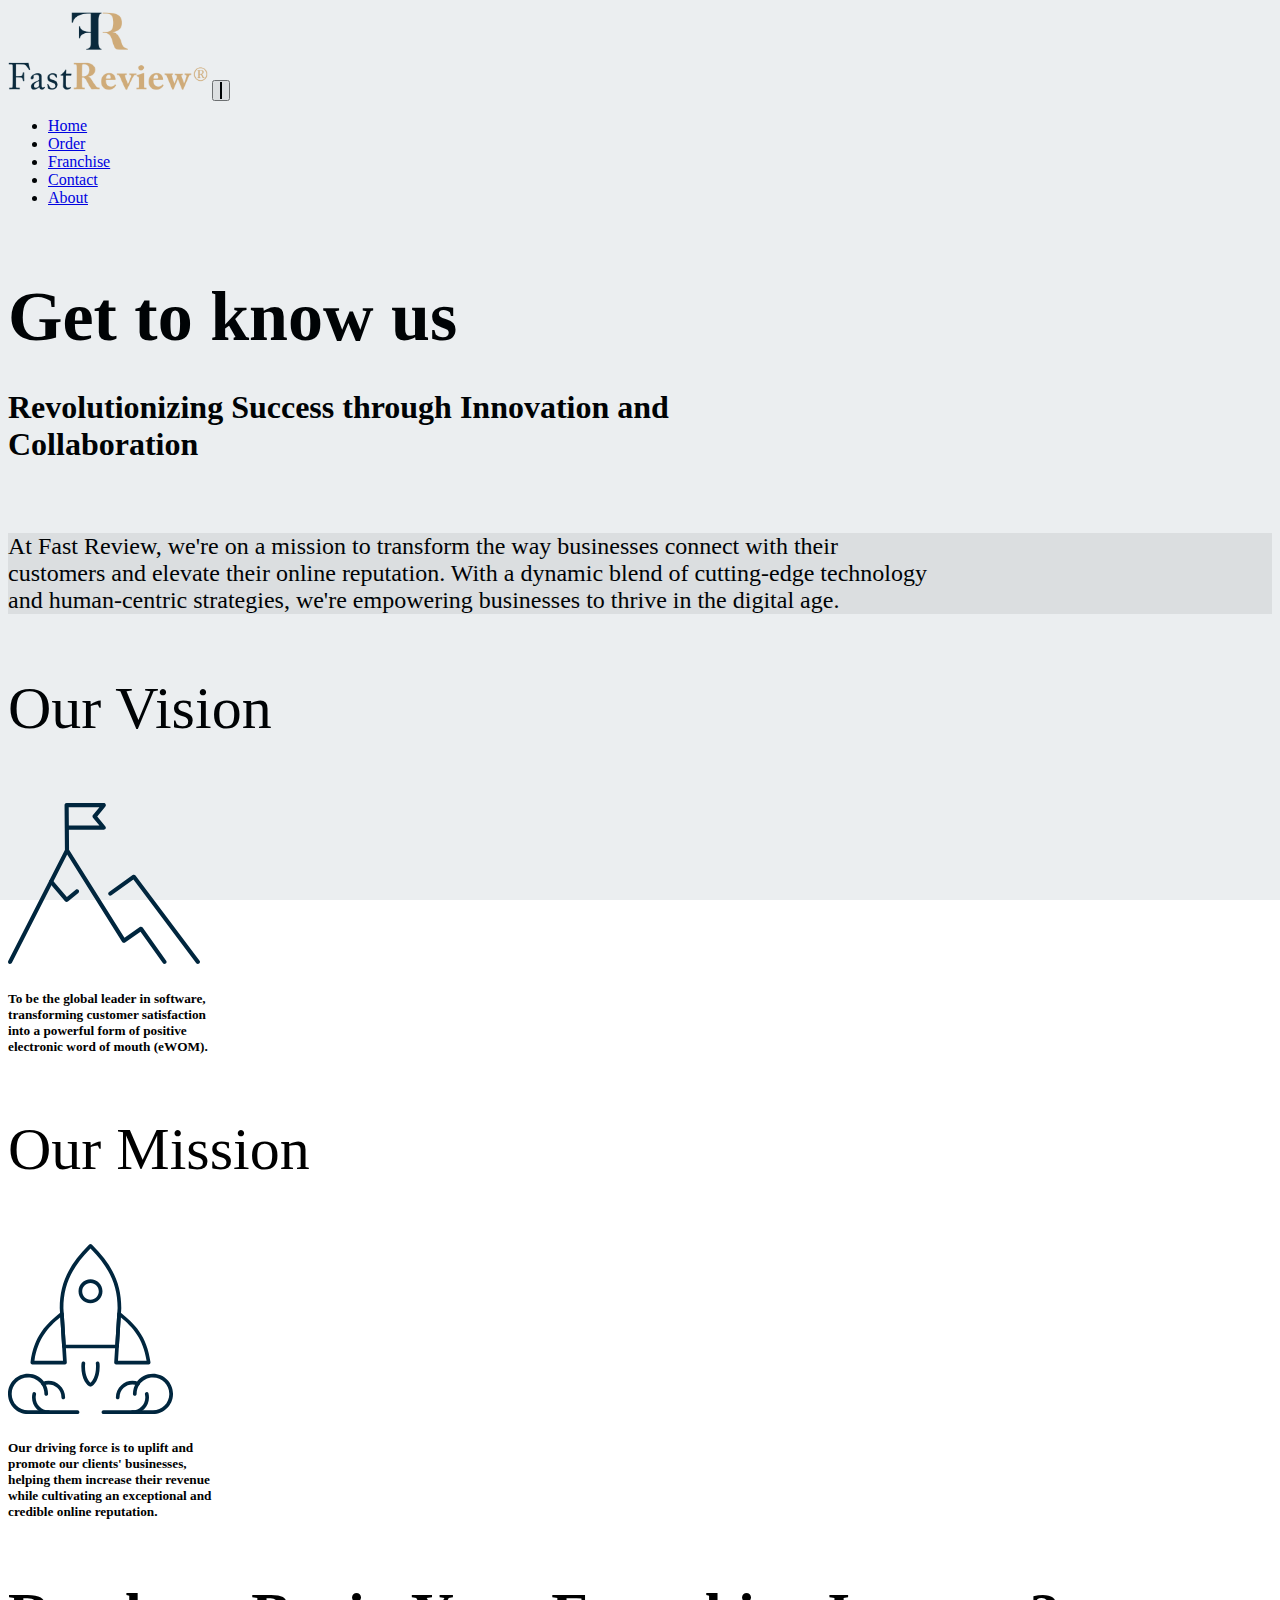
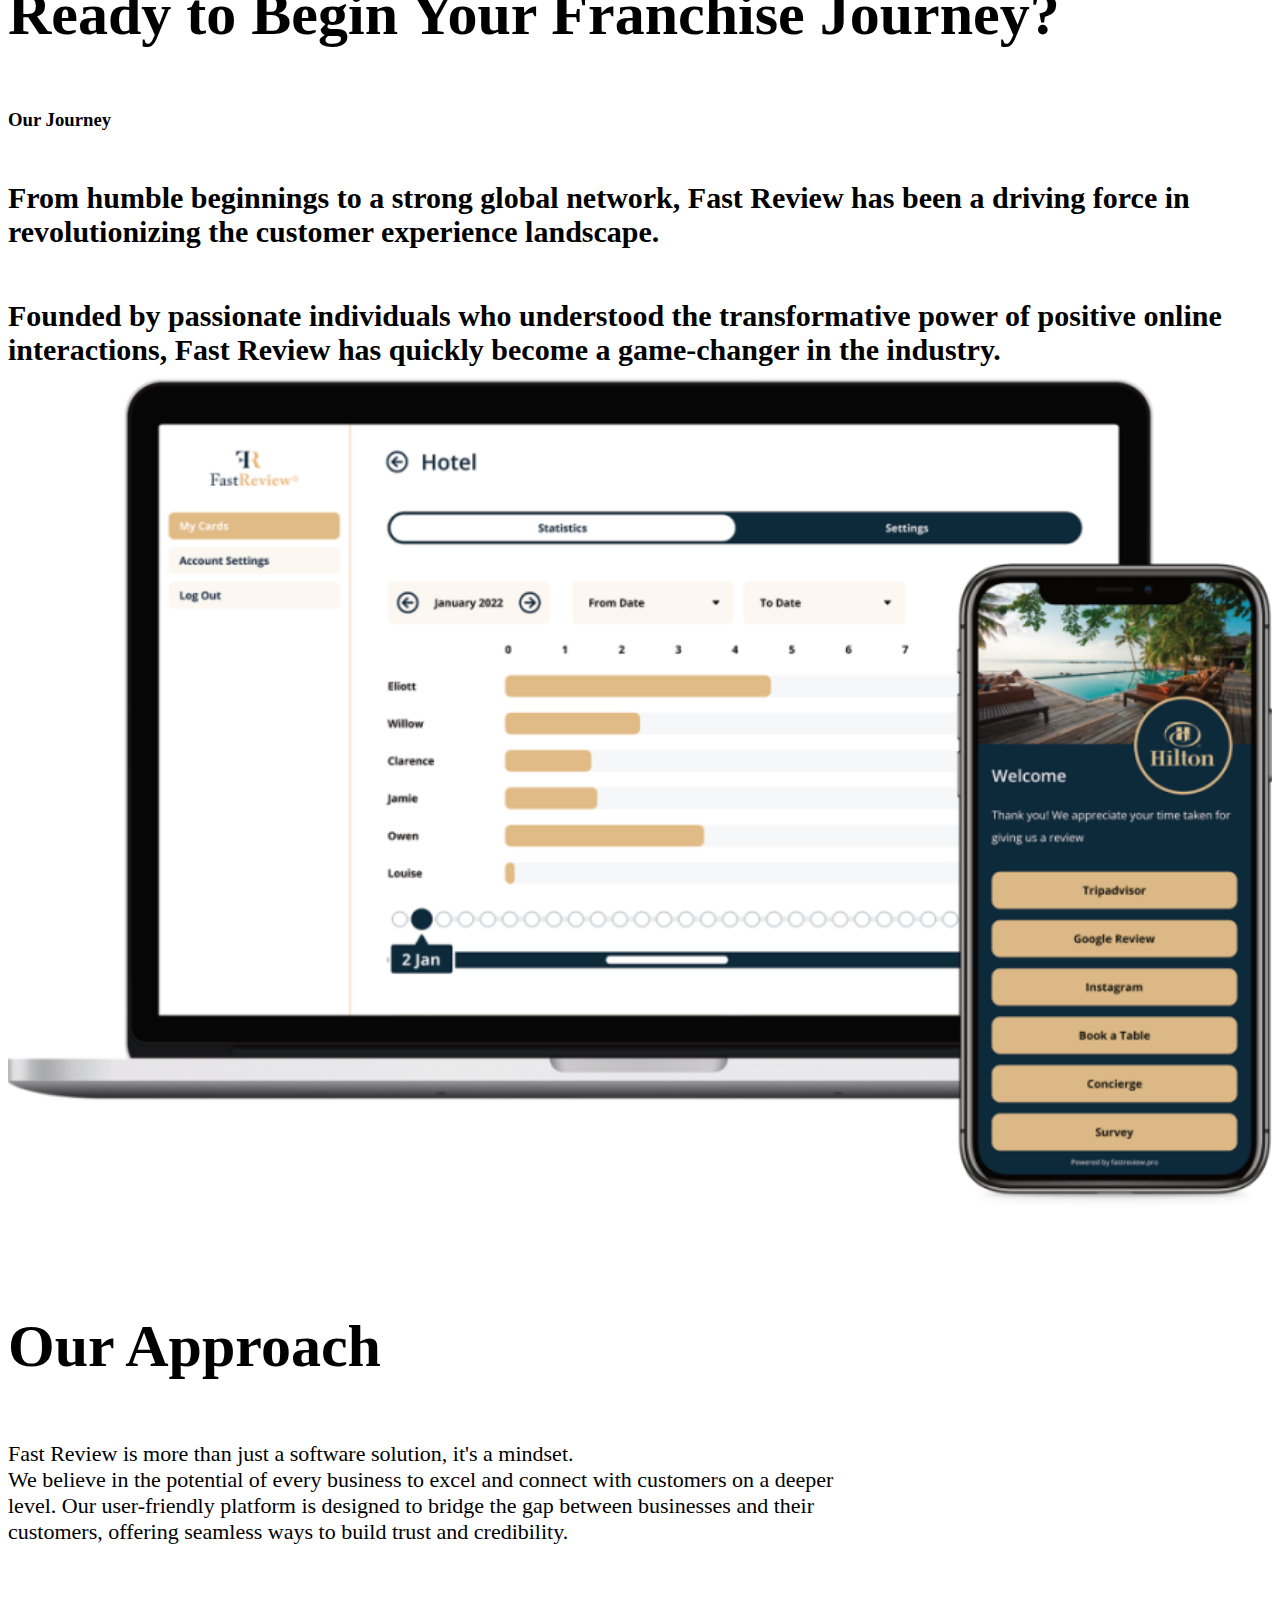
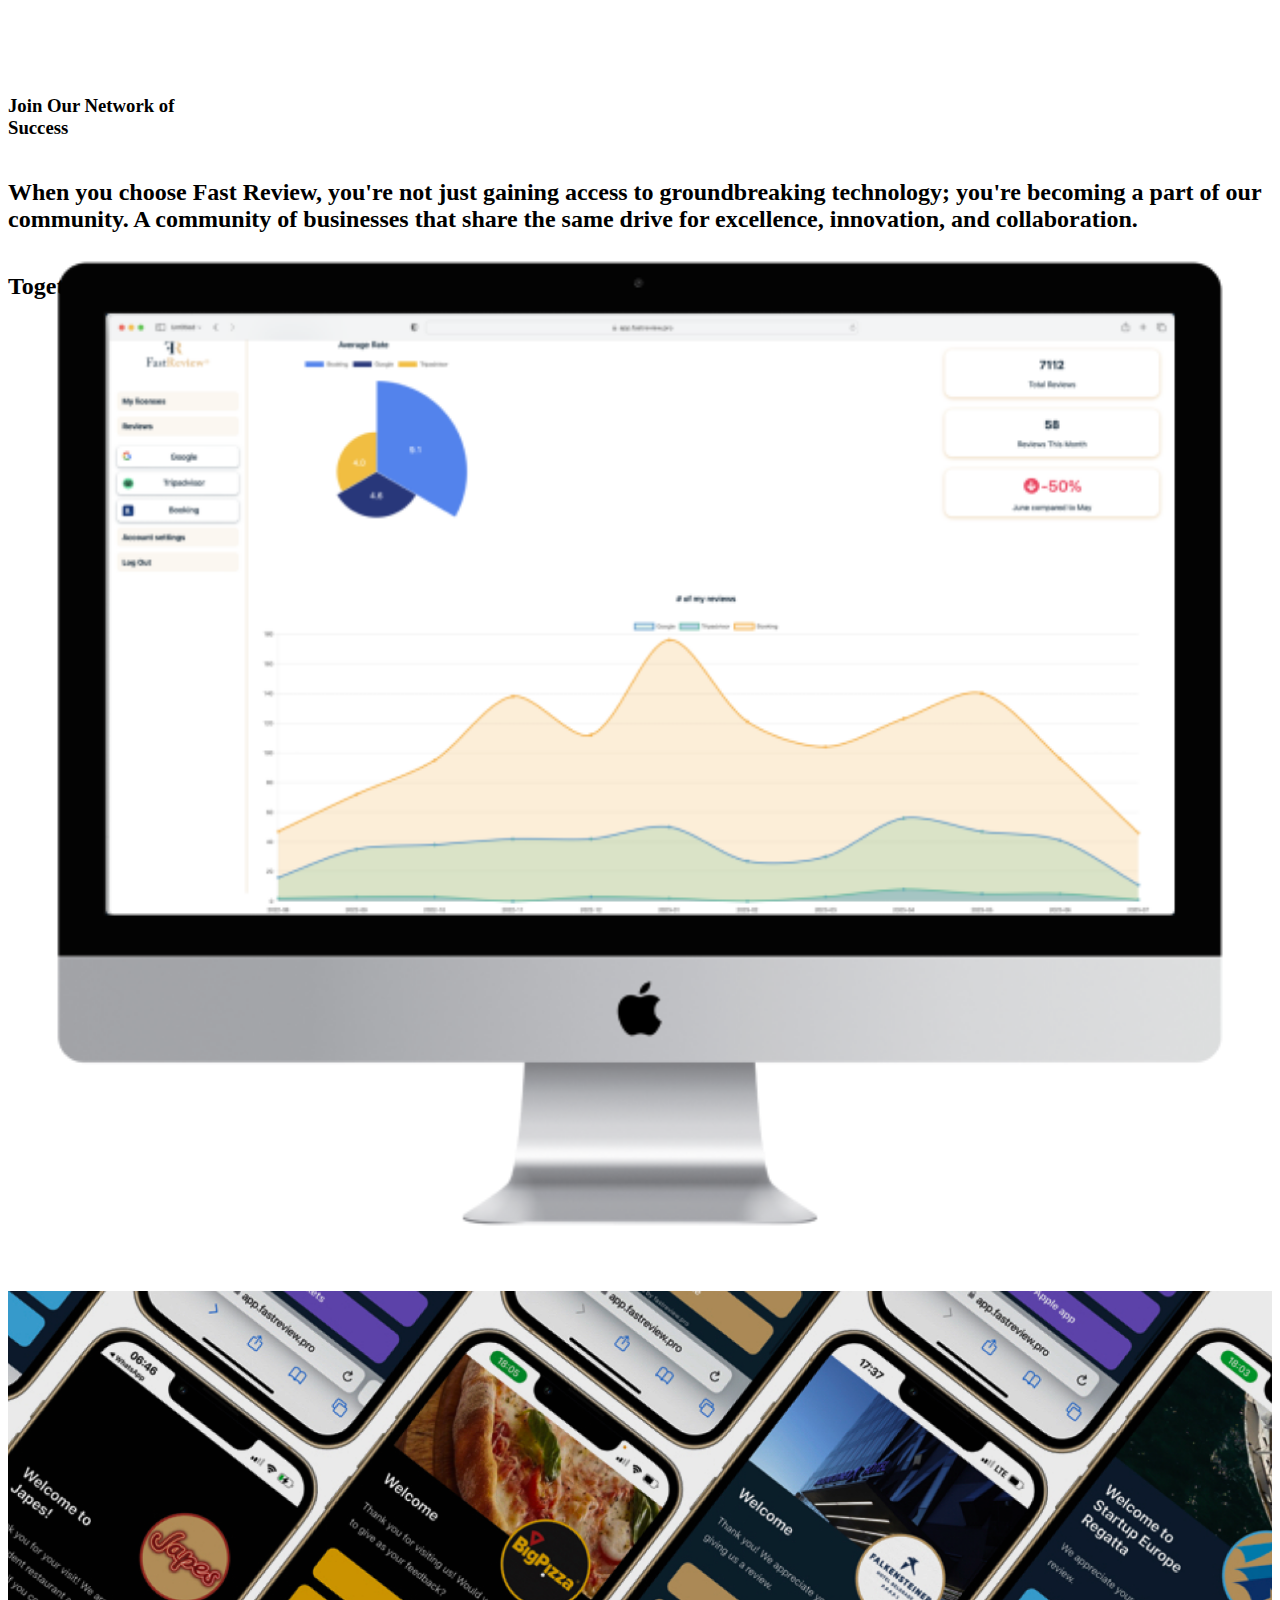
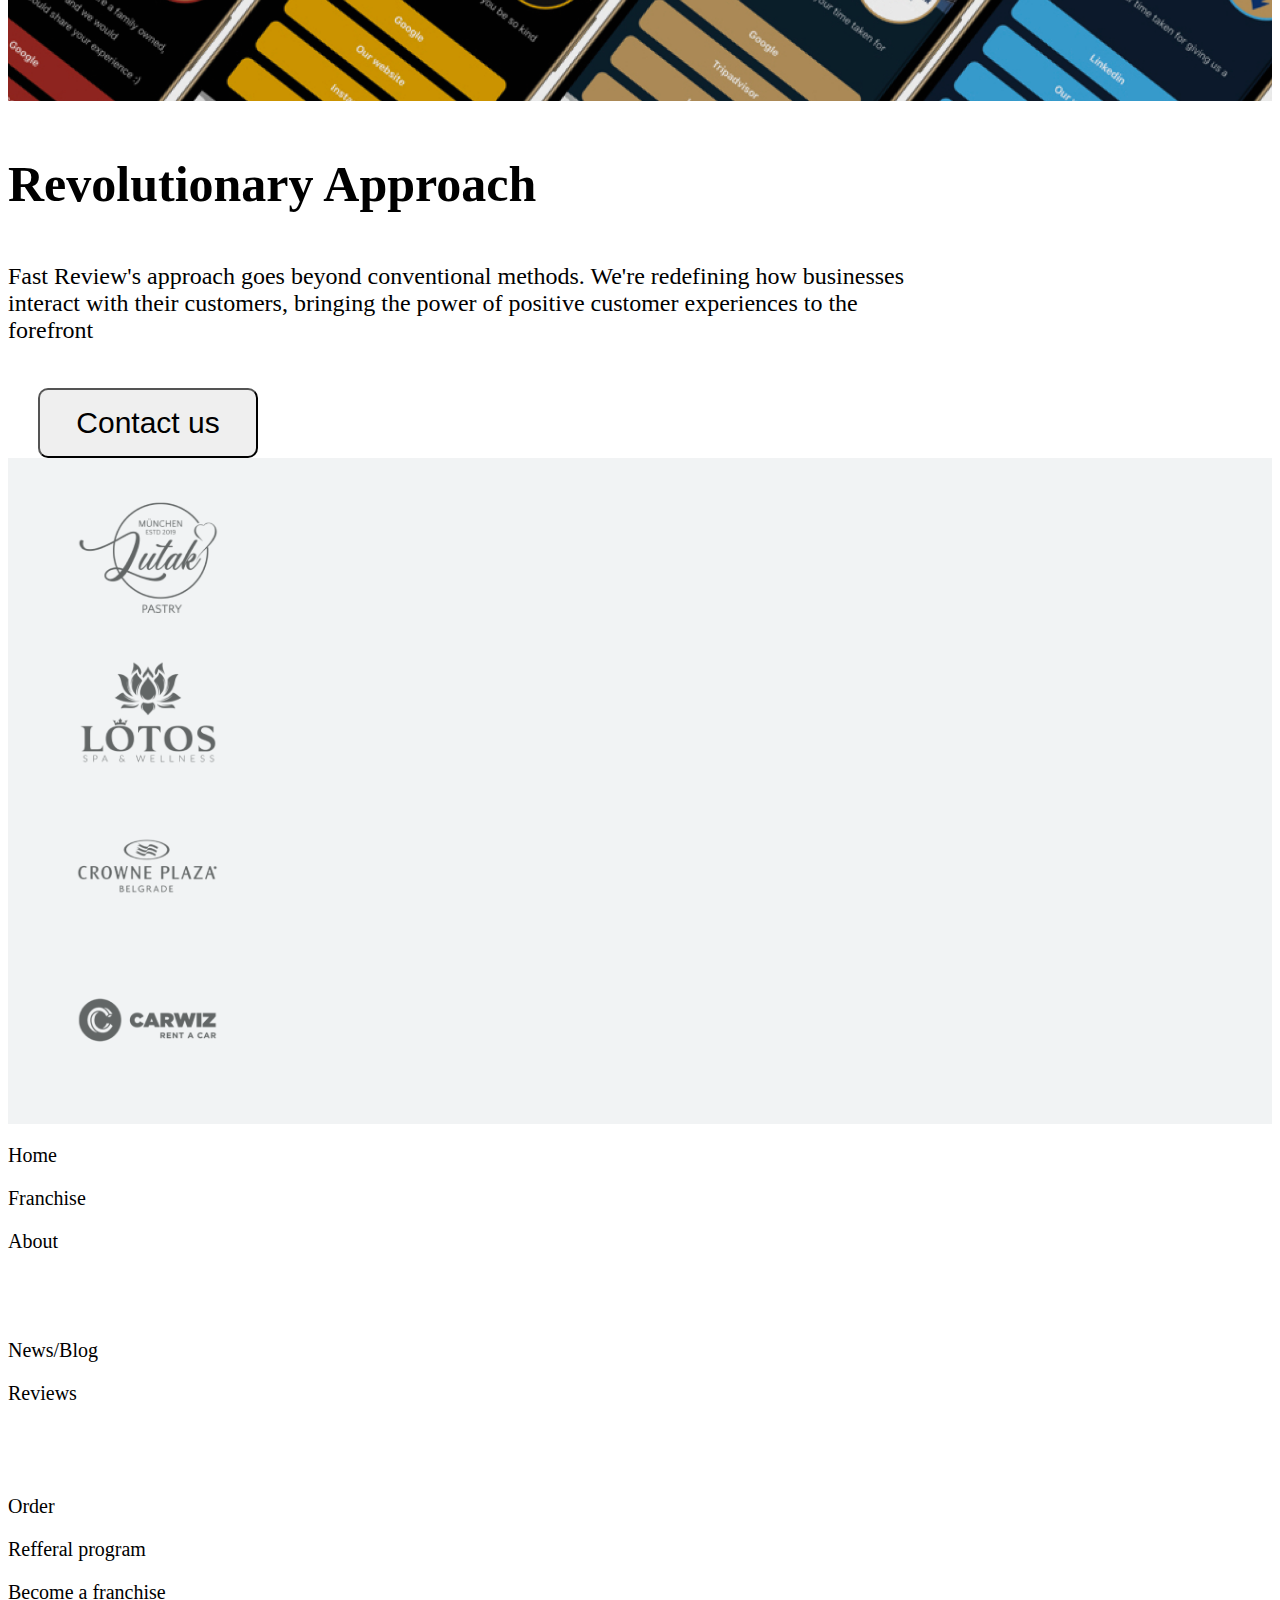
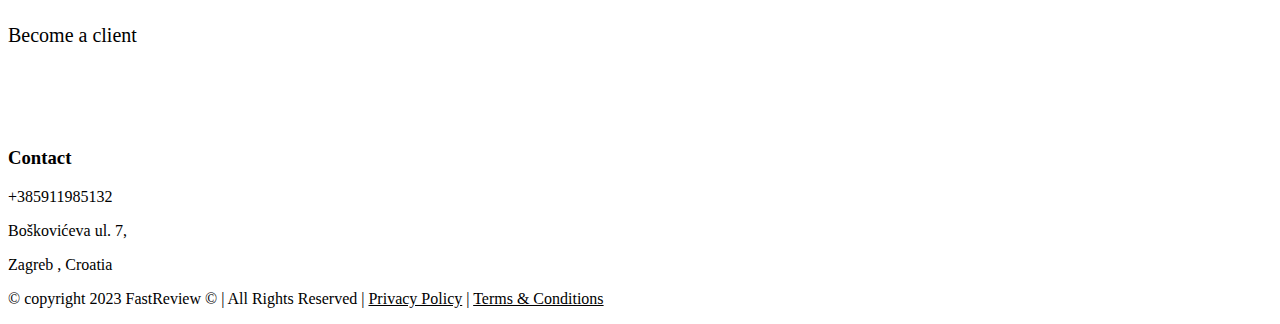
==== about.html @ 13946eeb "Add files via upload" ====
<!DOCTYPE html>
<html lang="en">

<head>
    <meta charset="UTF-8" />
    <meta http-equiv="X-UA-Compatible" content="IE=edge" />
    <meta name="viewport" content="width=device-width, initial-scale=1.0" />
    <!-- <link rel="icon" href="imgs/logo.png" type="image/logo-icon" /> -->
    <link rel="icon" href="imgs/raito-logo.jpg" type="image/logo-icon" />
    <title>FastReview | About</title>
    <!-- Google Fonts -->
    <link rel="preconnect" href="https://fonts.googleapis.com">
    <link rel="preconnect" href="https://fonts.gstatic.com" crossorigin>
    <link href="https://fonts.googleapis.com/css2?family=Basic&display=swap" rel="stylesheet">
    <!-- Google Fonts -->
    <!-- Font Awesome -->
    <link rel="stylesheet" href="css/all.min.css" />
    <link rel="stylesheet" href="css/bootstrap.min.css" />
    <link rel="stylesheet" href="css/normalize.css" />
    <link rel="stylesheet" href="css/main.css" />
    <!-- Font Awesome -->
</head>


<style>
    /* Slider */
    @keyframes logoSlider {
        from {
            transform: translate(-30%);
        }

        to {
            transform: translate(100%);
        }
    }

    .logo-slider {
        display: inline-block;
        animation: logoSlider 25s infinite linear;
    }

    .logo-slider img {
        margin: 0 40px;
    }

    .slider {
        white-space: nowrap;
        overflow: hidden;
        padding: 80px 0;
        position: relative;
    }

    .slider::before,
    .slider::after {
        position: absolute;
        top: 0;
        width: 150px;
        height: 100%;
        content: "";
        z-index: 2;
    }
</style>

<body>
    <!-- Start NavBar -->
    <nav class="navbar navbar-expand-lg bg-body-tertiary fixed-top navbar-light bg-light">
        <div class="container">
            <img src="./imgs/fast-review-logo-1.png" style="width: 200px;" alt="">
            <button class="navbar-toggler" type="button" data-bs-toggle="collapse"
                data-bs-target="#navbarSupportedContent" aria-controls="navbarSupportedContent" aria-expanded="false"
                aria-label="Toggle navigation">
                <span class="navbar-toggler-icon" style="border: 1px solid #000;"></span>
            </button>
            <div class="collapse navbar-collapse" id="navbarSupportedContent">
                <ul class="navbar-nav ms-auto mb-2 mb-lg-0 gap-5">
                    <li class="nav-item">
                        <a class="nav-link active" aria-current="page" href="index.html">Home</a>
                    </li>
                    <li class="nav-item">
                        <a class="nav-link" href="order-2.html">Order</a>
                    </li>
                    <li class="nav-item">
                        <a class="nav-link" href="franchise.html">Franchise</a>
                    </li>
                    <li class="nav-item">
                        <a class="nav-link" href="contact.html">Contact</a>
                    </li>
                    <li class="nav-item">
                        <a class="nav-link" href="about.html">About</a>
                    </li>
                </ul>
            </div>
        </div>
    </nav>
    <!-- End NavBar -->

    <!-- Start Video -->
    <div class="video position-relative">
        <div class="container-fluid ">
            <div class="row">
                <div class="video-img position-relative" >
                    <h3 class="text-center mb-4" style="font-size: 70px;
                    ">Get to know us<br>
                        <P style="font-size: 32px;">Revolutionizing Success through Innovation and <br>Collaboration</P>
                        <i class="fa-solid fa-arrow-down mt-5" style="width: 50px;"></i>
                    </h3>
                </div>
                <div class="layout" style="position: absolute;
                                background: #00263e27;
                                opacity: .5;                              
                                top: 0;
                                left: 0;
                                width: 100%;
                                height: 100%;">
                </div>
            </div>
        </div>
    </div>
    <!-- End Video -->


    <!-- Start Awards -->
    <div class="container-fluid p-5" style="background-color: #EEE;">
        <div class="row text-center">
            <p style="font-size: 24px;font-weight: 500;">At Fast Review, we're on a mission to transform the way
                businesses connect with
                their<br>
                customers and elevate their online reputation. With a dynamic blend of cutting-edge technology<br>
                and human-centric strategies, we're empowering businesses to thrive in the digital age. </p>
        </div>
    </div>
    <!-- End Awards -->

    <!-- Start Vision -->
    <div class="container pt-5 pb-5">
        <div class="row d-flex justify-content-center" style="gap: 100px;">
            <div class="col-md-5 col-xs-12 text-center">
                <h3 style="font-size: 60px;font-weight: 500;" class="mb-5">Our Vision</h3>
                <div class="vision" style="border-radius: 20px;">
                    <img src="./imgs/5.svg" alt="">
                    <h5>To be the global leader in software,<br>
                        transforming customer satisfaction<br>
                        into a powerful form of positive<br>
                        electronic word of mouth (eWOM).</h5>
                </div>
            </div>
            <div class="col-md-5 col-xs-12 text-center">
                <h3 style="font-size: 60px;font-weight: 500;" class="mb-5">Our Mission</h3>
                <div class="vision " style="border-radius: 20px;">
                    <img src="./imgs/4.svg" alt="">
                    <h5>Our driving force is to uplift and <br>
                        promote our clients' businesses,
                        <br>
                        helping them increase their revenue
                        <br>
                        while cultivating an exceptional and
                        <br>
                        credible online reputation.
                    </h5>
                </div>
            </div>
            <div class="col-12 text-center mt-5">
                <h3 style="font-size: 60px;">Ready to Begin Your Franchise Journey?</h3>
            </div>
        </div>
    </div>
    <!-- End Vision -->



    <!-- Start platform -->
    <div class="container">
        <div class="row">
            <div class="col-md-6 col-sm-12 platform">
                <h3>Our Journey</h3>
            </div>
        </div>
    </div>
    <!-- End platform -->

    <!-- Start With -->
    <div class="container-fluid p-5 with">
        <div class="row">
            <div class="col-md-6 col-sm-12 with-content">
                <h5 style="font-size: 30px;" class="mt-4">From humble beginnings to a strong global
                    network, Fast Review has been a driving
                    force in revolutionizing the customer
                    experience landscape. </h5>
                <h5 style="font-size: 30px;">Founded by passionate individuals who understood the transformative power
                    of positive online
                    interactions, Fast Review has quickly become a game-changer in the industry.</h5>
            </div>
            <div class="col-6 with-img">
                <img src="./imgs/mock_up_2-1024x673 1.png" alt="" style="width: 100%;margin-top: -40px;">
            </div>
        </div>
    </div>
    <!-- End With -->


    <!-- Start Approach -->
    <div class="container " style="margin-top: 100px;margin-bottom: 150px;">
        <div class="row">
            <div class="col-12 text-end">
                <h3 class="mb-5" style="font-size: 60px;font-weight: bold;color: var(--dark);">Our Approach</h3>
                <p style="font-size: 22px;font-weight: 500;">Fast Review is more than just a software solution, it's a
                    mindset.<br>
                    We believe in the potential of every business to excel and connect with customers on a deeper<br>
                    level. Our user-friendly platform is designed to bridge the gap between businesses and their<br>
                    customers, offering seamless ways to build trust and credibility.</p>
            </div>
        </div>
    </div>
    <!-- End Approach -->



    <!-- Start platform -->
    <div class="container">
        <div class="row">
            <div class="col-md-6 col-sm-12 platform">
                <h3>Join Our Network of <br>Success</h3>
            </div>
        </div>
    </div>
    <!-- End platform -->

    <!-- Start With -->
    <div class="container-fluid with p-5">
        <div class="row">
            <div class="col-md-8 col-sm-12 with-content">
                <h5 style="font-size: 24px;width: 100%;" class="mt-4">When you choose Fast Review,
                    you're not just gaining access to groundbreaking technology; you're becoming a part of our
                    community. A community of businesses that share the same drive for excellence, innovation, and
                    collaboration. </h5>
                <h5 style="font-size: 24px;">Together, we're rewriting the rules of customer engagement and paving the
                    way for success.</h5>
            </div>
            <div class="col-4 with-img">
                <img src="./imgs/Screenshot 2023-07-29 at 15.15 2.png" alt="" style="width: 100%;margin-top: -140px;">
            </div>
        </div>
    </div>
    <!-- End With -->

    <!-- Start Image -->
    <img src="./imgs/FastReview Pitch Photo Theme 1.png" alt="" style="width: 100%;">
    <!-- End Image -->


    <!-- Start Revolutionary -->
    <div class="container mt-5 mb-5">
        <div class="row">
            <div class="col-12 text-center">
                <h3 style="font-size: 50px;color: var(--dark);" class="mb-5">Revolutionary Approach</h3>
                <p style="font-size: 24px;">Fast Review's approach goes beyond conventional methods. We're redefining
                    how businesses<br>
                    interact with their customers, bringing the power of positive customer experiences to the<br>
                    forefront</p>
                <button class="btn my-special-btn"
                    style="width: 220px;height: 70px;line-height: 60px;font-size: 30px;margin: 20px 0  0 30px;border-radius: 10px;box-shadow: 5px 5px 5px var(--dark);">
                    <a class="best-fits" href="contact.html" style="text-decoration: none; color: var(--dark) ;">Contact us</a>
                </button>
            </div>
        </div>
    </div>
    <!-- End Revolutionary -->


    <!-- Start Image -->
    <section class="slider" style="background-color:#00263e0e; padding: 25px;">
        <div class="logo-slider d-flex justify-content-center">
            <div style="width: 400px;">
                <img src="./imgs/lutak.png" alt="" style="width: 150px;height: 150px;margin-right:20px;">
            </div>
            <div style="width: 400px;">
                <img src="./imgs/lotus.png" alt="" style="width: 150px;height: 150px;margin-right:20px;">
            </div>
            <div style="width: 400px;">
                <img src="./imgs/crowne_plaza.png" alt="" style="width: 150px;height: 150px;margin-right:20px;">
            </div>
            <div style="width: 400px;">
                <img src="./imgs/carwiz.png" alt="" style="width: 150px;height: 150px;margin-right:20px;">
            </div>
        </div>
    </section>
    <!-- End Image -->


<!-- Start Footer -->
<div class="footer">
    <div class="container  pb-3">
        <div class="row">
            <div class="col-md-8 col-sm-12">
                <div class="d-flex gap-5 mt-5 footer-top">
                    <div style="font-size: 20px;">
                        <p><a href="index.html" style="color: var(--light);text-decoration: none;">Home</a></p>
                        <p><a href="franchise.html" style="color: var(--light);text-decoration: none;">Franchise</a>
                        </p>
                        <p><a href="about.html" style="color: var(--light);text-decoration: none;">About</a></p>
                        <br>
                        <br>
                        <p><a href="blog.html" style="color: var(--light);text-decoration: none;">News/Blog</a>
                        </p>
                        <p><a href="reviews.html" style="color: var(--light);text-decoration: none;">Reviews</a></p>
                    </div>
                    <div style="font-size: 20px;margin-top: 90px;">
                        <p><a href="order-1.html" style="color: var(--light);text-decoration: none;">Order</a></p>
                        <p><a href="referral.html" style="color: var(--light);text-decoration: none;">Refferal
                                program</a></p>
                        <p><a href="franchise.html" style="color: var(--light);text-decoration: none;">Become a
                                franchise</a></p>
                        <p><a href="contact.html" style="color: var(--light);text-decoration: none;">Become a
                                client</a></p>
                    </div>
                </div>
            </div>
            <div class="col-md-4 col-sm-12 position-relative text-center footer-bottom" style="margin-top: 100px;">
                <h3>Contact</h3>
                <p>+385911985132</p>
                <p>Boškovićeva ul. 7,</p>
                <p>Zagreb , Croatia</p>
                <div class="d-flex gap-5 footer-bottom justify-content-center mt-4">
                    <i class="fa-brands fa-instagram fa-2x"  style="cursor: pointer;"></i>
                    <i class="fa-brands fa-facebook fa-2x"  style="cursor: pointer;"></i>
                    <i class="fa-brands fa-youtube fa-2x"  style="cursor: pointer;"></i>
                </div>
            </div>
            <div class="col-12 text-center mt-5">
                <p style="color: var(--light);">© copyright 2023 FastReview © | All Rights Reserved | <a
                        href="privacy.html" style="color: var(--light);">Privacy
                        Policy</a> | <a href="#" style="color: var(--light);">Terms & Conditions</a></ps>
            </div>
        </div>
    </div>
</div>
<!-- End Footer -->

    <script src="js/jquery-3.6.0.min.js"></script>
    <script src="js/bootstrap.bundle.min.js"></script>
    <script src="js/index.js"></script>
</body>

</html>
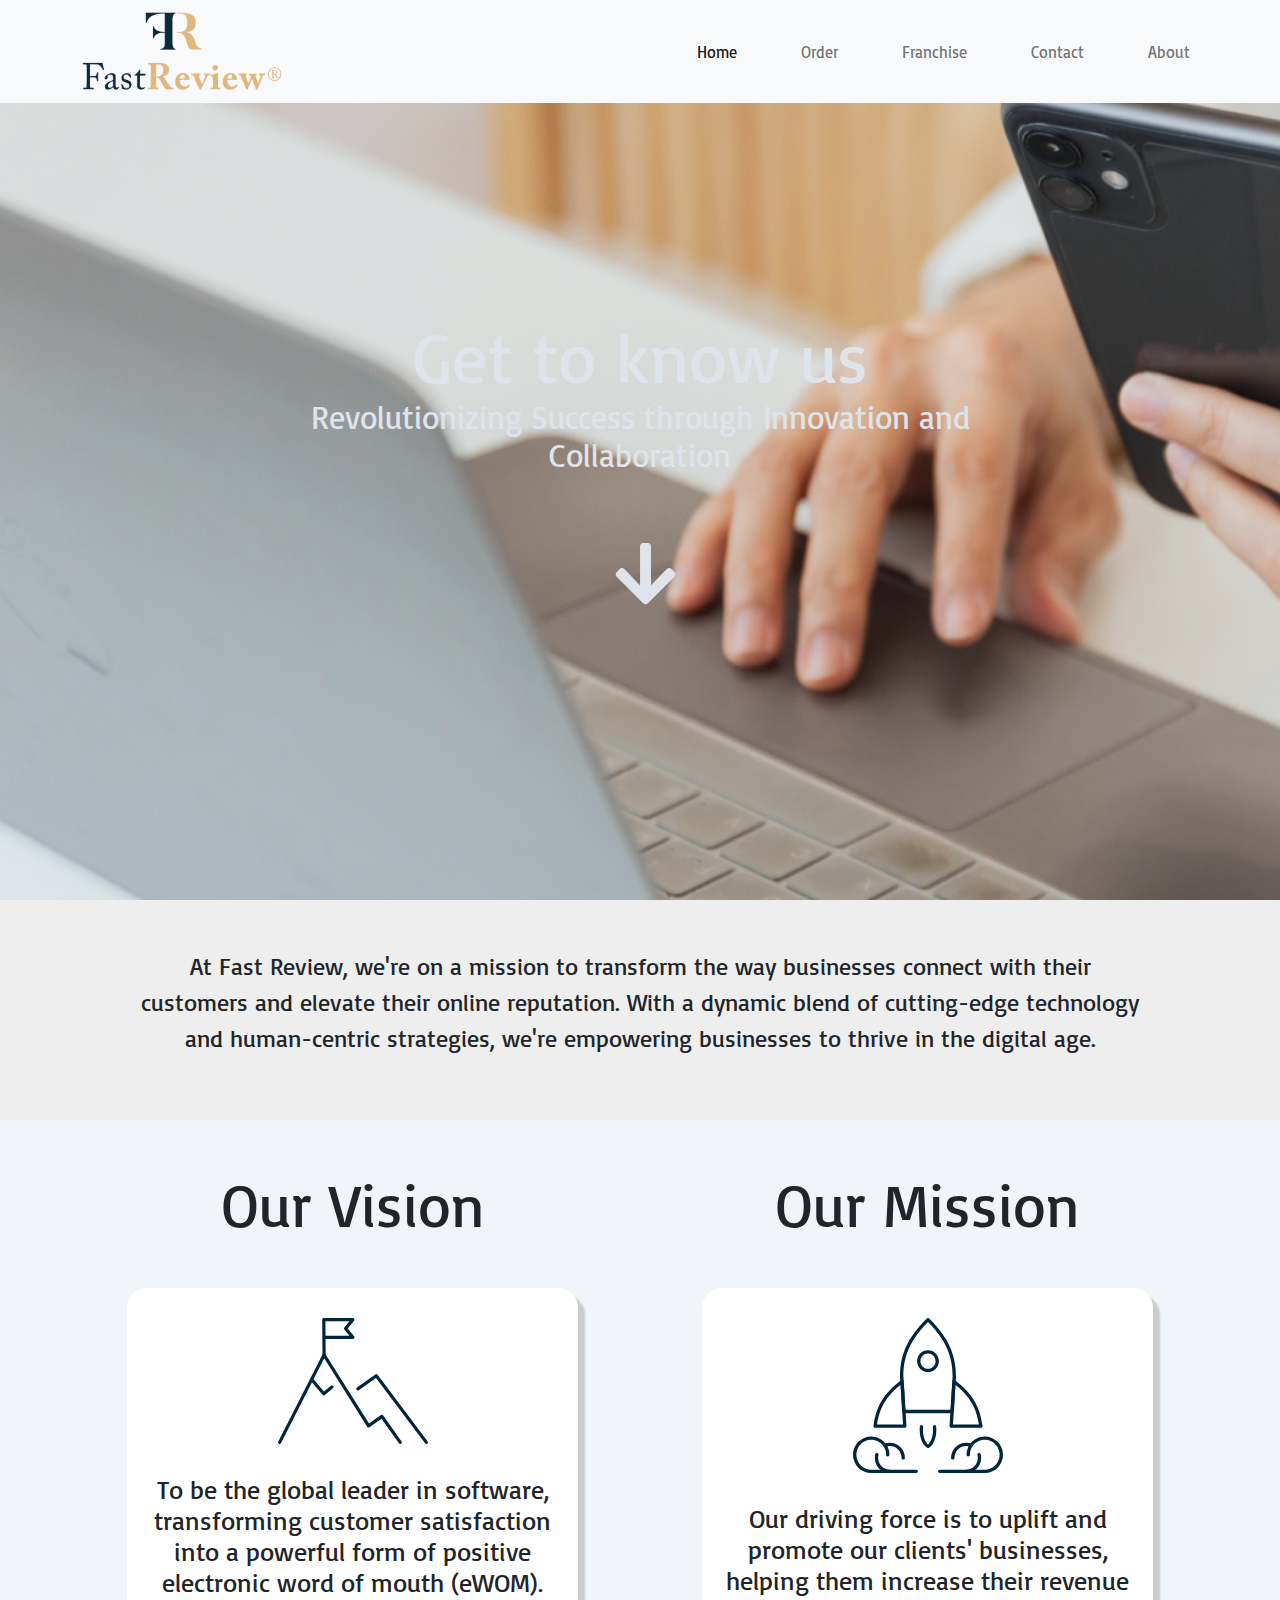
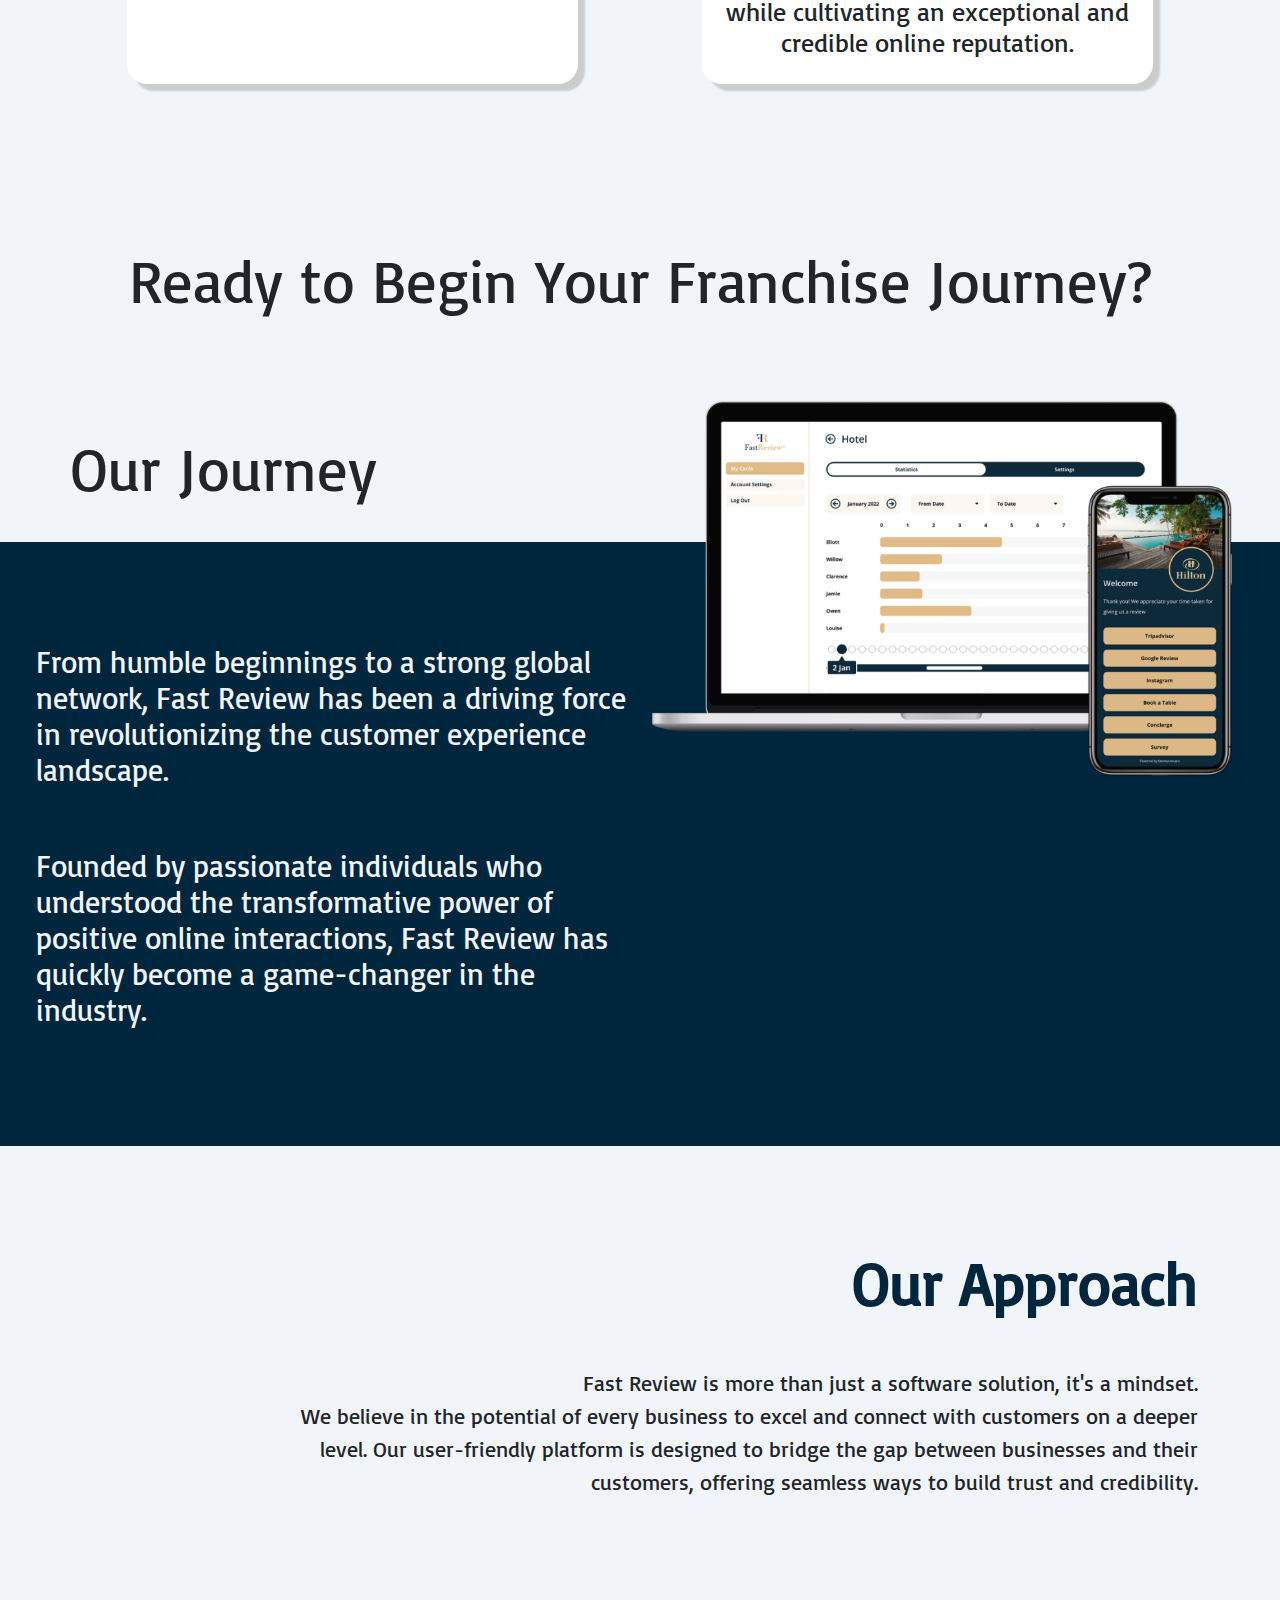
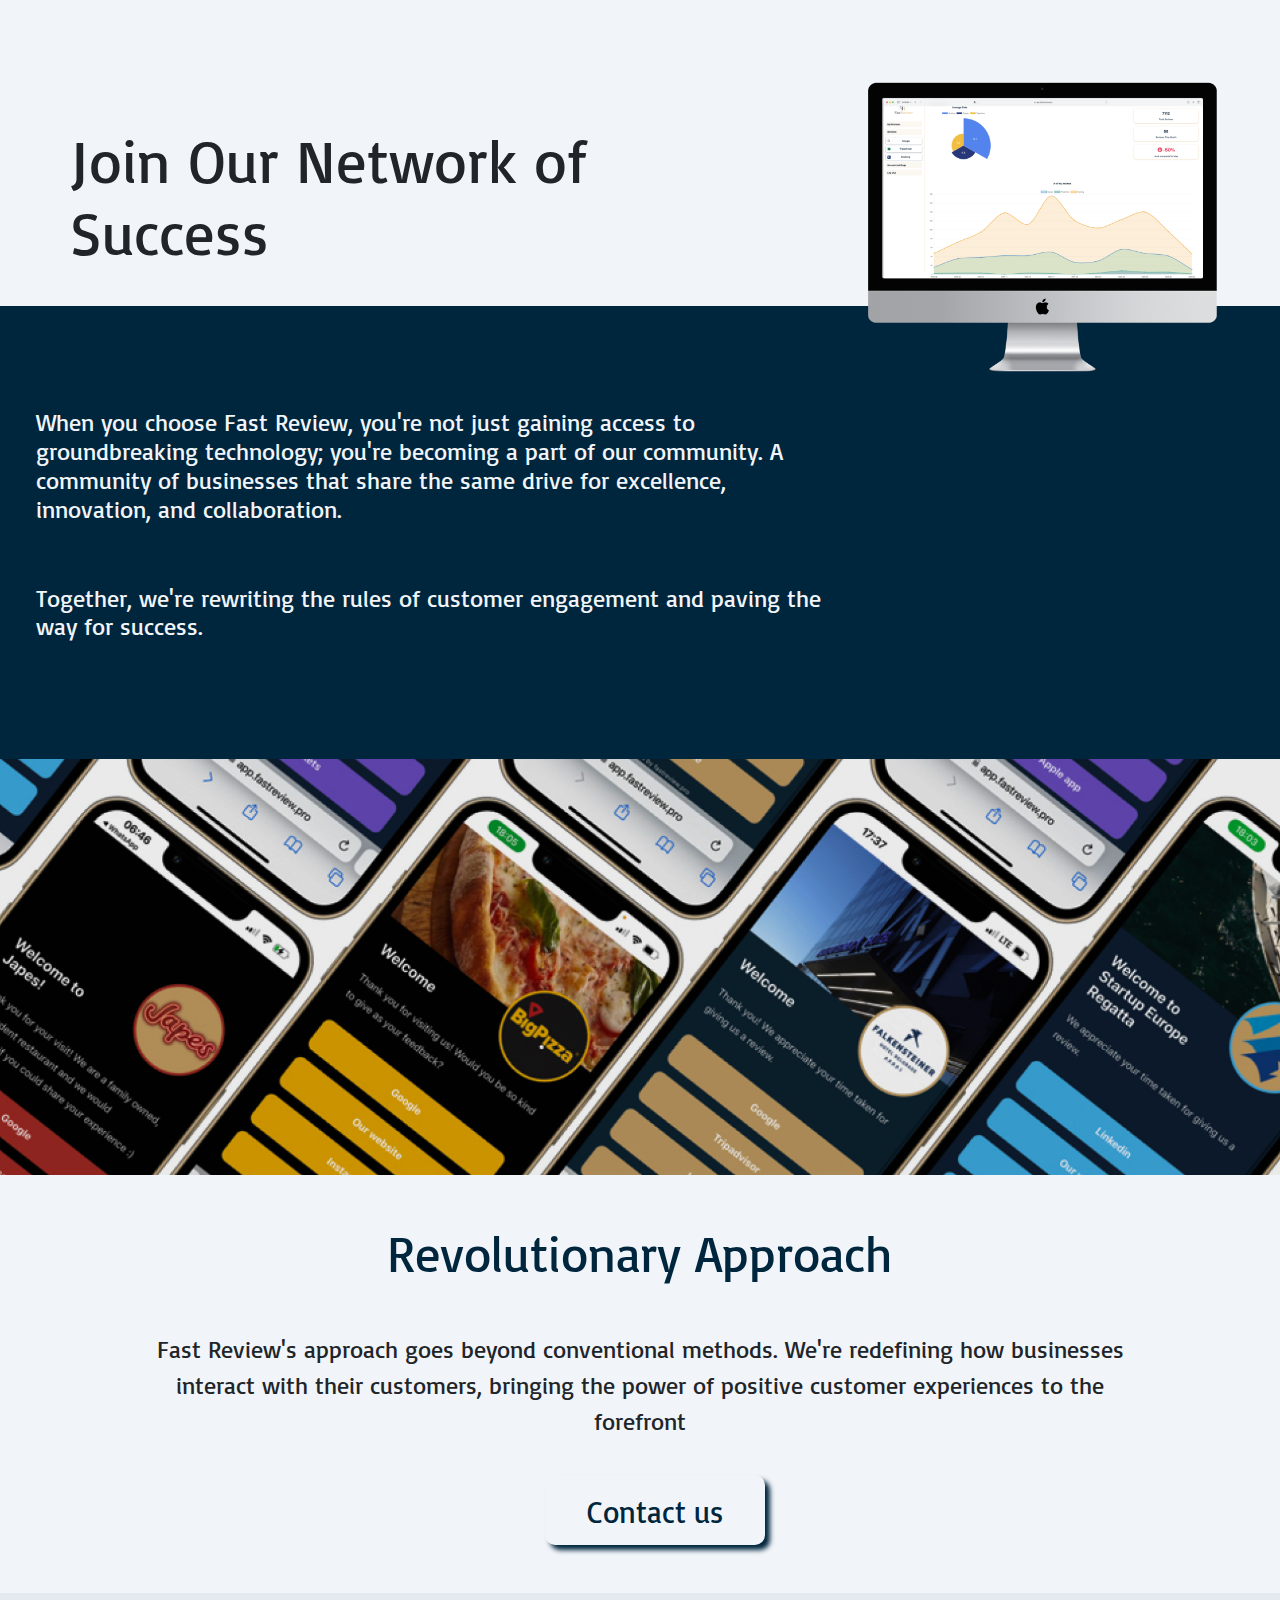
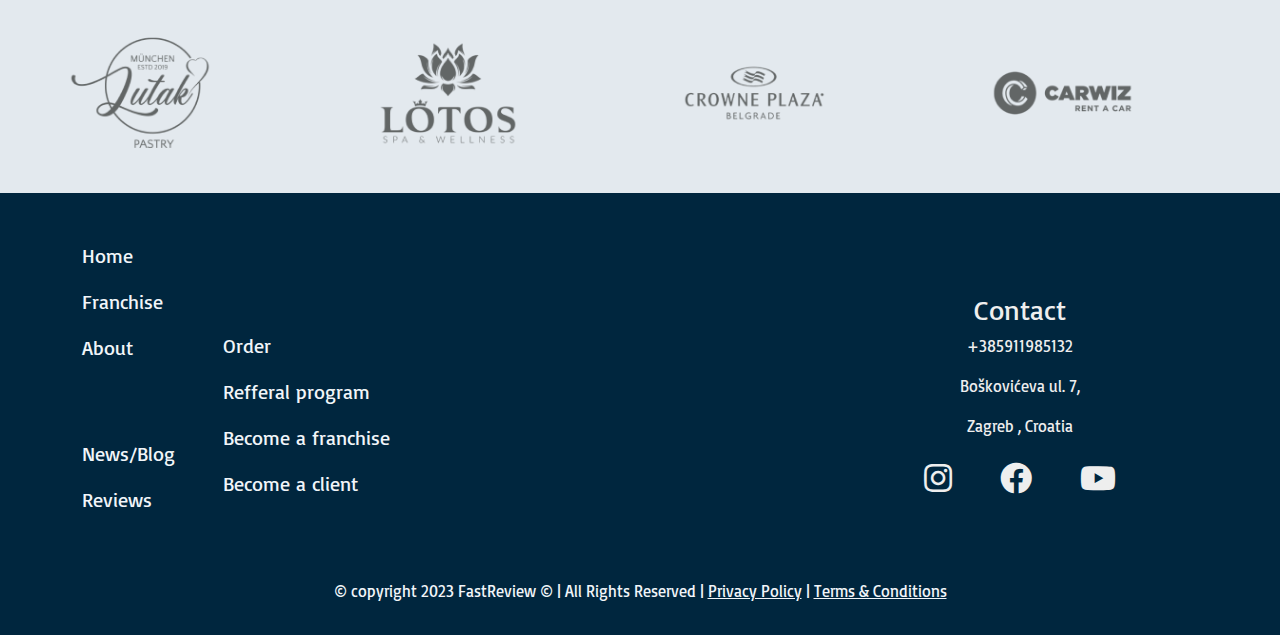
==== commit 6631a741: "Update about.html" ====
--- a/about.html
+++ b/about.html
@@ -77,7 +77,7 @@
                         <a class="nav-link active" aria-current="page" href="index.html">Home</a>
                     </li>
                     <li class="nav-item">
-                        <a class="nav-link" href="order-2.html">Order</a>
+                        <a class="nav-link" href="order-1.html">Order</a>
                     </li>
                     <li class="nav-item">
                         <a class="nav-link" href="franchise.html">Franchise</a>
@@ -341,4 +341,4 @@
     <script src="js/index.js"></script>
 </body>
 
-</html>+</html>
--- a/css/all.min.css
+++ b/css/all.min.css
@@ -0,0 +1,6 @@
+/*!
+ * Font Awesome Free 6.1.1 by @fontawesome - https://fontawesome.com
+ * License - https://fontawesome.com/license/free (Icons: CC BY 4.0, Fonts: SIL OFL 1.1, Code: MIT License)
+ * Copyright 2022 Fonticons, Inc.
+ */
+.fa{font-family:var(--fa-style-family,"Font Awesome 6 Free");font-weight:var(--fa-style,900)}.fa,.fa-brands,.fa-duotone,.fa-light,.fa-regular,.fa-solid,.fa-thin,.fab,.fad,.fal,.far,.fas,.fat{-moz-osx-font-smoothing:grayscale;-webkit-font-smoothing:antialiased;display:var(--fa-display,inline-block);font-style:normal;font-variant:normal;line-height:1;text-rendering:auto}.fa-1x{font-size:1em}.fa-2x{font-size:2em}.fa-3x{font-size:3em}.fa-4x{font-size:4em}.fa-5x{font-size:5em}.fa-6x{font-size:6em}.fa-7x{font-size:7em}.fa-8x{font-size:8em}.fa-9x{font-size:9em}.fa-10x{font-size:10em}.fa-2xs{font-size:.625em;line-height:.1em;vertical-align:.225em}.fa-xs{font-size:.75em;line-height:.08333em;vertical-align:.125em}.fa-sm{font-size:.875em;line-height:.07143em;vertical-align:.05357em}.fa-lg{font-size:1.25em;line-height:.05em;vertical-align:-.075em}.fa-xl{font-size:1.5em;line-height:.04167em;vertical-align:-.125em}.fa-2xl{font-size:2em;line-height:.03125em;vertical-align:-.1875em}.fa-fw{text-align:center;width:1.25em}.fa-ul{list-style-type:none;margin-left:var(--fa-li-margin,2.5em);padding-left:0}.fa-ul>li{position:relative}.fa-li{left:calc(var(--fa-li-width, 2em)*-1);position:absolute;text-align:center;width:var(--fa-li-width,2em);line-height:inherit}.fa-border{border-radius:var(--fa-border-radius,.1em);border:var(--fa-border-width,.08em) var(--fa-border-style,solid) var(--fa-border-color,#eee);padding:var(--fa-border-padding,.2em .25em .15em)}.fa-pull-left{float:left;margin-right:var(--fa-pull-margin,.3em)}.fa-pull-right{float:right;margin-left:var(--fa-pull-margin,.3em)}.fa-beat{-webkit-animation-name:fa-beat;animation-name:fa-beat;-webkit-animation-delay:var(--fa-animation-delay,0);animation-delay:var(--fa-animation-delay,0);-webkit-animation-direction:var(--fa-animation-direction,normal);animation-direction:var(--fa-animation-direction,normal);-webkit-animation-duration:var(--fa-animation-duration,1s);animation-duration:var(--fa-animation-duration,1s);-webkit-animation-iteration-count:var(--fa-animation-iteration-count,infinite);animation-iteration-count:var(--fa-animation-iteration-count,infinite);-webkit-animation-timing-function:var(--fa-animation-timing,ease-in-out);animation-timing-function:var(--fa-animation-timing,ease-in-out)}.fa-bounce{-webkit-animation-name:fa-bounce;animation-name:fa-bounce;-webkit-animation-delay:var(--fa-animation-delay,0);animation-delay:var(--fa-animation-delay,0);-webkit-animation-direction:var(--fa-animation-direction,normal);animation-direction:var(--fa-animation-direction,normal);-webkit-animation-duration:var(--fa-animation-duration,1s);animation-duration:var(--fa-animation-duration,1s);-webkit-animation-iteration-count:var(--fa-animation-iteration-count,infinite);animation-iteration-count:var(--fa-animation-iteration-count,infinite);-webkit-animation-timing-function:var(--fa-animation-timing,cubic-bezier(.28,.84,.42,1));animation-timing-function:var(--fa-animation-timing,cubic-bezier(.28,.84,.42,1))}.fa-fade{-webkit-animation-name:fa-fade;animation-name:fa-fade;-webkit-animation-iteration-count:var(--fa-animation-iteration-count,infinite);animation-iteration-count:var(--fa-animation-iteration-count,infinite);-webkit-animation-timing-function:var(--fa-animation-timing,cubic-bezier(.4,0,.6,1));animation-timing-function:var(--fa-animation-timing,cubic-bezier(.4,0,.6,1))}.fa-beat-fade,.fa-fade{-webkit-animation-delay:var(--fa-animation-delay,0);animation-delay:var(--fa-animation-delay,0);-webkit-animation-direction:var(--fa-animation-direction,normal);animation-direction:var(--fa-animation-direction,normal);-webkit-animation-duration:var(--fa-animation-duration,1s);animation-duration:var(--fa-animation-duration,1s)}.fa-beat-fade{-webkit-animation-name:fa-beat-fade;animation-name:fa-beat-fade;-webkit-animation-iteration-count:var(--fa-animation-iteration-count,infinite);animation-iteration-count:var(--fa-animation-iteration-count,infinite);-webkit-animation-timing-function:var(--fa-animation-timing,cubic-bezier(.4,0,.6,1));animation-timing-function:var(--fa-animation-timing,cubic-bezier(.4,0,.6,1))}.fa-flip{-webkit-animation-name:fa-flip;animation-name:fa-flip;-webkit-animation-delay:var(--fa-animation-delay,0);animation-delay:var(--fa-animation-delay,0);-webkit-animation-direction:var(--fa-animation-direction,normal);animation-direction:var(--fa-animation-direction,normal);-webkit-animation-duration:var(--fa-animation-duration,1s);animation-duration:var(--fa-animation-duration,1s);-webkit-animation-iteration-count:var(--fa-animation-iteration-count,infinite);animation-iteration-count:var(--fa-animation-iteration-count,infinite);-webkit-animation-timing-function:var(--fa-animation-timing,ease-in-out);animation-timing-function:var(--fa-animation-timing,ease-in-out)}.fa-shake{-webkit-animation-name:fa-shake;animation-name:fa-shake;-webkit-animation-duration:var(--fa-animation-duration,1s);animation-duration:var(--fa-animation-duration,1s);-webkit-animation-iteration-count:var(--fa-animation-iteration-count,infinite);animation-iteration-count:var(--fa-animation-iteration-count,infinite);-webkit-animation-timing-function:var(--fa-animation-timing,linear);animation-timing-function:var(--fa-animation-timing,linear)}.fa-shake,.fa-spin{-webkit-animation-delay:var(--fa-animation-delay,0);animation-delay:var(--fa-animation-delay,0);-webkit-animation-direction:var(--fa-animation-direction,normal);animation-direction:var(--fa-animation-direction,normal)}.fa-spin{-webkit-animation-name:fa-spin;animation-name:fa-spin;-webkit-animation-duration:var(--fa-animation-duration,2s);animation-duration:var(--fa-animation-duration,2s);-webkit-animation-iteration-count:var(--fa-animation-iteration-count,infinite);animation-iteration-count:var(--fa-animation-iteration-count,infinite);-webkit-animation-timing-function:var(--fa-animation-timing,linear);animation-timing-function:var(--fa-animation-timing,linear)}.fa-spin-reverse{--fa-animation-direction:reverse}.fa-pulse,.fa-spin-pulse{-webkit-animation-name:fa-spin;animation-name:fa-spin;-webkit-animation-direction:var(--fa-animation-direction,normal);animation-direction:var(--fa-animation-direction,normal);-webkit-animation-duration:var(--fa-animation-duration,1s);animation-duration:var(--fa-animation-duration,1s);-webkit-animation-iteration-count:var(--fa-animation-iteration-count,infinite);animation-iteration-count:var(--fa-animation-iteration-count,infinite);-webkit-animation-timing-function:var(--fa-animation-timing,steps(8));animation-timing-function:var(--fa-animation-timing,steps(8))}@media (prefers-reduced-motion:reduce){.fa-beat,.fa-beat-fade,.fa-bounce,.fa-fade,.fa-flip,.fa-pulse,.fa-shake,.fa-spin,.fa-spin-pulse{-webkit-animation-delay:-1ms;animation-delay:-1ms;-webkit-animation-duration:1ms;animation-duration:1ms;-webkit-animation-iteration-count:1;animation-iteration-count:1;transition-delay:0s;transition-duration:0s}}@-webkit-keyframes fa-beat{0%,90%{-webkit-transform:scale(1);transform:scale(1)}45%{-webkit-transform:scale(var(--fa-beat-scale,1.25));transform:scale(var(--fa-beat-scale,1.25))}}@keyframes fa-beat{0%,90%{-webkit-transform:scale(1);transform:scale(1)}45%{-webkit-transform:scale(var(--fa-beat-scale,1.25));transform:scale(var(--fa-beat-scale,1.25))}}@-webkit-keyframes fa-bounce{0%{-webkit-transform:scale(1) translateY(0);transform:scale(1) translateY(0)}10%{-webkit-transform:scale(var(--fa-bounce-start-scale-x,1.1),var(--fa-bounce-start-scale-y,.9)) translateY(0);transform:scale(var(--fa-bounce-start-scale-x,1.1),var(--fa-bounce-start-scale-y,.9)) translateY(0)}30%{-webkit-transform:scale(var(--fa-bounce-jump-scale-x,.9),var(--fa-bounce-jump-scale-y,1.1)) translateY(var(--fa-bounce-height,-.5em));transform:scale(var(--fa-bounce-jump-scale-x,.9),var(--fa-bounce-jump-scale-y,1.1)) translateY(var(--fa-bounce-height,-.5em))}50%{-webkit-transform:scale(var(--fa-bounce-land-scale-x,1.05),var(--fa-bounce-land-scale-y,.95)) translateY(0);transform:scale(var(--fa-bounce-land-scale-x,1.05),var(--fa-bounce-land-scale-y,.95)) translateY(0)}57%{-webkit-transform:scale(1) translateY(var(--fa-bounce-rebound,-.125em));transform:scale(1) translateY(var(--fa-bounce-rebound,-.125em))}64%{-webkit-transform:scale(1) translateY(0);transform:scale(1) translateY(0)}to{-webkit-transform:scale(1) translateY(0);transform:scale(1) translateY(0)}}@keyframes fa-bounce{0%{-webkit-transform:scale(1) translateY(0);transform:scale(1) translateY(0)}10%{-webkit-transform:scale(var(--fa-bounce-start-scale-x,1.1),var(--fa-bounce-start-scale-y,.9)) translateY(0);transform:scale(var(--fa-bounce-start-scale-x,1.1),var(--fa-bounce-start-scale-y,.9)) translateY(0)}30%{-webkit-transform:scale(var(--fa-bounce-jump-scale-x,.9),var(--fa-bounce-jump-scale-y,1.1)) translateY(var(--fa-bounce-height,-.5em));transform:scale(var(--fa-bounce-jump-scale-x,.9),var(--fa-bounce-jump-scale-y,1.1)) translateY(var(--fa-bounce-height,-.5em))}50%{-webkit-transform:scale(var(--fa-bounce-land-scale-x,1.05),var(--fa-bounce-land-scale-y,.95)) translateY(0);transform:scale(var(--fa-bounce-land-scale-x,1.05),var(--fa-bounce-land-scale-y,.95)) translateY(0)}57%{-webkit-transform:scale(1) translateY(var(--fa-bounce-rebound,-.125em));transform:scale(1) translateY(var(--fa-bounce-rebound,-.125em))}64%{-webkit-transform:scale(1) translateY(0);transform:scale(1) translateY(0)}to{-webkit-transform:scale(1) translateY(0);transform:scale(1) translateY(0)}}@-webkit-keyframes fa-fade{50%{opacity:var(--fa-fade-opacity,.4)}}@keyframes fa-fade{50%{opacity:var(--fa-fade-opacity,.4)}}@-webkit-keyframes fa-beat-fade{0%,to{opacity:var(--fa-beat-fade-opacity,.4);-webkit-transform:scale(1);transform:scale(1)}50%{opacity:1;-webkit-transform:scale(var(--fa-beat-fade-scale,1.125));transform:scale(var(--fa-beat-fade-scale,1.125))}}@keyframes fa-beat-fade{0%,to{opacity:var(--fa-beat-fade-opacity,.4);-webkit-transform:scale(1);transform:scale(1)}50%{opacity:1;-webkit-transform:scale(var(--fa-beat-fade-scale,1.125));transform:scale(var(--fa-beat-fade-scale,1.125))}}@-webkit-keyframes fa-flip{50%{-webkit-transform:rotate3d(var(--fa-flip-x,0),var(--fa-flip-y,1),var(--fa-flip-z,0),var(--fa-flip-angle,-180deg));transform:rotate3d(var(--fa-flip-x,0),var(--fa-flip-y,1),var(--fa-flip-z,0),var(--fa-flip-angle,-180deg))}}@keyframes fa-flip{50%{-webkit-transform:rotate3d(var(--fa-flip-x,0),var(--fa-flip-y,1),var(--fa-flip-z,0),var(--fa-flip-angle,-180deg));transform:rotate3d(var(--fa-flip-x,0),var(--fa-flip-y,1),var(--fa-flip-z,0),var(--fa-flip-angle,-180deg))}}@-webkit-keyframes fa-shake{0%{-webkit-transform:rotate(-15deg);transform:rotate(-15deg)}4%{-webkit-transform:rotate(15deg);transform:rotate(15deg)}8%,24%{-webkit-transform:rotate(-18deg);transform:rotate(-18deg)}12%,28%{-webkit-transform:rotate(18deg);transform:rotate(18deg)}16%{-webkit-transform:rotate(-22deg);transform:rotate(-22deg)}20%{-webkit-transform:rotate(22deg);transform:rotate(22deg)}32%{-webkit-transform:rotate(-12deg);transform:rotate(-12deg)}36%{-webkit-transform:rotate(12deg);transform:rotate(12deg)}40%,to{-webkit-transform:rotate(0deg);transform:rotate(0deg)}}@keyframes fa-shake{0%{-webkit-transform:rotate(-15deg);transform:rotate(-15deg)}4%{-webkit-transform:rotate(15deg);transform:rotate(15deg)}8%,24%{-webkit-transform:rotate(-18deg);transform:rotate(-18deg)}12%,28%{-webkit-transform:rotate(18deg);transform:rotate(18deg)}16%{-webkit-transform:rotate(-22deg);transform:rotate(-22deg)}20%{-webkit-transform:rotate(22deg);transform:rotate(22deg)}32%{-webkit-transform:rotate(-12deg);transform:rotate(-12deg)}36%{-webkit-transform:rotate(12deg);transform:rotate(12deg)}40%,to{-webkit-transform:rotate(0deg);transform:rotate(0deg)}}@-webkit-keyframes fa-spin{0%{-webkit-transform:rotate(0deg);transform:rotate(0deg)}to{-webkit-transform:rotate(1turn);transform:rotate(1turn)}}@keyframes fa-spin{0%{-webkit-transform:rotate(0deg);transform:rotate(0deg)}to{-webkit-transform:rotate(1turn);transform:rotate(1turn)}}.fa-rotate-90{-webkit-transform:rotate(90deg);transform:rotate(90deg)}.fa-rotate-180{-webkit-transform:rotate(180deg);transform:rotate(180deg)}.fa-rotate-270{-webkit-transform:rotate(270deg);transform:rotate(270deg)}.fa-flip-horizontal{-webkit-transform:scaleX(-1);transform:scaleX(-1)}.fa-flip-vertical{-webkit-transform:scaleY(-1);transform:scaleY(-1)}.fa-flip-both,.fa-flip-horizontal.fa-flip-vertical{-webkit-transform:scale(-1);transform:scale(-1)}.fa-rotate-by{-webkit-transform:rotate(var(--fa-rotate-angle,none));transform:rotate(var(--fa-rotate-angle,none))}.fa-stack{display:inline-block;height:2em;line-height:2em;position:relative;vertical-align:middle;width:2.5em}.fa-stack-1x,.fa-stack-2x{left:0;position:absolute;text-align:center;width:100%;z-index:var(--fa-stack-z-index,auto)}.fa-stack-1x{line-height:inherit}.fa-stack-2x{font-size:2em}.fa-inverse{color:var(--fa-inverse,#fff)}.fa-0:before{content:"\30"}.fa-1:before{content:"\31"}.fa-2:before{content:"\32"}.fa-3:before{content:"\33"}.fa-4:before{content:"\34"}.fa-5:before{content:"\35"}.fa-6:before{content:"\36"}.fa-7:before{content:"\37"}.fa-8:before{content:"\38"}.fa-9:before{content:"\39"}.fa-a:before{content:"\41"}.fa-address-book:before,.fa-contact-book:before{content:"\f2b9"}.fa-address-card:before,.fa-contact-card:before,.fa-vcard:before{content:"\f2bb"}.fa-align-center:before{content:"\f037"}.fa-align-justify:before{content:"\f039"}.fa-align-left:before{content:"\f036"}.fa-align-right:before{content:"\f038"}.fa-anchor:before{content:"\f13d"}.fa-anchor-circle-check:before{content:"\e4aa"}.fa-anchor-circle-exclamation:before{content:"\e4ab"}.fa-anchor-circle-xmark:before{content:"\e4ac"}.fa-anchor-lock:before{content:"\e4ad"}.fa-angle-down:before{content:"\f107"}.fa-angle-left:before{content:"\f104"}.fa-angle-right:before{content:"\f105"}.fa-angle-up:before{content:"\f106"}.fa-angle-double-down:before,.fa-angles-down:before{content:"\f103"}.fa-angle-double-left:before,.fa-angles-left:before{content:"\f100"}.fa-angle-double-right:before,.fa-angles-right:before{content:"\f101"}.fa-angle-double-up:before,.fa-angles-up:before{content:"\f102"}.fa-ankh:before{content:"\f644"}.fa-apple-alt:before,.fa-apple-whole:before{content:"\f5d1"}.fa-archway:before{content:"\f557"}.fa-arrow-down:before{content:"\f063"}.fa-arrow-down-1-9:before,.fa-sort-numeric-asc:before,.fa-sort-numeric-down:before{content:"\f162"}.fa-arrow-down-9-1:before,.fa-sort-numeric-desc:before,.fa-sort-numeric-down-alt:before{content:"\f886"}.fa-arrow-down-a-z:before,.fa-sort-alpha-asc:before,.fa-sort-alpha-down:before{content:"\f15d"}.fa-arrow-down-long:before,.fa-long-arrow-down:before{content:"\f175"}.fa-arrow-down-short-wide:before,.fa-sort-amount-desc:before,.fa-sort-amount-down-alt:before{content:"\f884"}.fa-arrow-down-up-across-line:before{content:"\e4af"}.fa-arrow-down-up-lock:before{content:"\e4b0"}.fa-arrow-down-wide-short:before,.fa-sort-amount-asc:before,.fa-sort-amount-down:before{content:"\f160"}.fa-arrow-down-z-a:before,.fa-sort-alpha-desc:before,.fa-sort-alpha-down-alt:before{content:"\f881"}.fa-arrow-left:before{content:"\f060"}.fa-arrow-left-long:before,.fa-long-arrow-left:before{content:"\f177"}.fa-arrow-pointer:before,.fa-mouse-pointer:before{content:"\f245"}.fa-arrow-right:before{content:"\f061"}.fa-arrow-right-arrow-left:before,.fa-exchange:before{content:"\f0ec"}.fa-arrow-right-from-bracket:before,.fa-sign-out:before{content:"\f08b"}.fa-arrow-right-long:before,.fa-long-arrow-right:before{content:"\f178"}.fa-arrow-right-to-bracket:before,.fa-sign-in:before{content:"\f090"}.fa-arrow-right-to-city:before{content:"\e4b3"}.fa-arrow-left-rotate:before,.fa-arrow-rotate-back:before,.fa-arrow-rotate-backward:before,.fa-arrow-rotate-left:before,.fa-undo:before{content:"\f0e2"}.fa-arrow-right-rotate:before,.fa-arrow-rotate-forward:before,.fa-arrow-rotate-right:before,.fa-redo:before{content:"\f01e"}.fa-arrow-trend-down:before{content:"\e097"}.fa-arrow-trend-up:before{content:"\e098"}.fa-arrow-turn-down:before,.fa-level-down:before{content:"\f149"}.fa-arrow-turn-up:before,.fa-level-up:before{content:"\f148"}.fa-arrow-up:before{content:"\f062"}.fa-arrow-up-1-9:before,.fa-sort-numeric-up:before{content:"\f163"}.fa-arrow-up-9-1:before,.fa-sort-numeric-up-alt:before{content:"\f887"}.fa-arrow-up-a-z:before,.fa-sort-alpha-up:before{content:"\f15e"}.fa-arrow-up-from-bracket:before{content:"\e09a"}.fa-arrow-up-from-ground-water:before{content:"\e4b5"}.fa-arrow-up-from-water-pump:before{content:"\e4b6"}.fa-arrow-up-long:before,.fa-long-arrow-up:before{content:"\f176"}.fa-arrow-up-right-dots:before{content:"\e4b7"}.fa-arrow-up-right-from-square:before,.fa-external-link:before{content:"\f08e"}.fa-arrow-up-short-wide:before,.fa-sort-amount-up-alt:before{content:"\f885"}.fa-arrow-up-wide-short:before,.fa-sort-amount-up:before{content:"\f161"}.fa-arrow-up-z-a:before,.fa-sort-alpha-up-alt:before{content:"\f882"}.fa-arrows-down-to-line:before{content:"\e4b8"}.fa-arrows-down-to-people:before{content:"\e4b9"}.fa-arrows-h:before,.fa-arrows-left-right:before{content:"\f07e"}.fa-arrows-left-right-to-line:before{content:"\e4ba"}.fa-arrows-rotate:before,.fa-refresh:before,.fa-sync:before{content:"\f021"}.fa-arrows-spin:before{content:"\e4bb"}.fa-arrows-split-up-and-left:before{content:"\e4bc"}.fa-arrows-to-circle:before{content:"\e4bd"}.fa-arrows-to-dot:before{content:"\e4be"}.fa-arrows-to-eye:before{content:"\e4bf"}.fa-arrows-turn-right:before{content:"\e4c0"}.fa-arrows-turn-to-dots:before{content:"\e4c1"}.fa-arrows-up-down:before,.fa-arrows-v:before{content:"\f07d"}.fa-arrows-up-down-left-right:before,.fa-arrows:before{content:"\f047"}.fa-arrows-up-to-line:before{content:"\e4c2"}.fa-asterisk:before{content:"\2a"}.fa-at:before{content:"\40"}.fa-atom:before{content:"\f5d2"}.fa-audio-description:before{content:"\f29e"}.fa-austral-sign:before{content:"\e0a9"}.fa-award:before{content:"\f559"}.fa-b:before{content:"\42"}.fa-baby:before{content:"\f77c"}.fa-baby-carriage:before,.fa-carriage-baby:before{content:"\f77d"}.fa-backward:before{content:"\f04a"}.fa-backward-fast:before,.fa-fast-backward:before{content:"\f049"}.fa-backward-step:before,.fa-step-backward:before{content:"\f048"}.fa-bacon:before{content:"\f7e5"}.fa-bacteria:before{content:"\e059"}.fa-bacterium:before{content:"\e05a"}.fa-bag-shopping:before,.fa-shopping-bag:before{content:"\f290"}.fa-bahai:before{content:"\f666"}.fa-baht-sign:before{content:"\e0ac"}.fa-ban:before,.fa-cancel:before{content:"\f05e"}.fa-ban-smoking:before,.fa-smoking-ban:before{content:"\f54d"}.fa-band-aid:before,.fa-bandage:before{content:"\f462"}.fa-barcode:before{content:"\f02a"}.fa-bars:before,.fa-navicon:before{content:"\f0c9"}.fa-bars-progress:before,.fa-tasks-alt:before{content:"\f828"}.fa-bars-staggered:before,.fa-reorder:before,.fa-stream:before{content:"\f550"}.fa-baseball-ball:before,.fa-baseball:before{content:"\f433"}.fa-baseball-bat-ball:before{content:"\f432"}.fa-basket-shopping:before,.fa-shopping-basket:before{content:"\f291"}.fa-basketball-ball:before,.fa-basketball:before{content:"\f434"}.fa-bath:before,.fa-bathtub:before{content:"\f2cd"}.fa-battery-0:before,.fa-battery-empty:before{content:"\f244"}.fa-battery-5:before,.fa-battery-full:before,.fa-battery:before{content:"\f240"}.fa-battery-3:before,.fa-battery-half:before{content:"\f242"}.fa-battery-2:before,.fa-battery-quarter:before{content:"\f243"}.fa-battery-4:before,.fa-battery-three-quarters:before{content:"\f241"}.fa-bed:before{content:"\f236"}.fa-bed-pulse:before,.fa-procedures:before{content:"\f487"}.fa-beer-mug-empty:before,.fa-beer:before{content:"\f0fc"}.fa-bell:before{content:"\f0f3"}.fa-bell-concierge:before,.fa-concierge-bell:before{content:"\f562"}.fa-bell-slash:before{content:"\f1f6"}.fa-bezier-curve:before{content:"\f55b"}.fa-bicycle:before{content:"\f206"}.fa-binoculars:before{content:"\f1e5"}.fa-biohazard:before{content:"\f780"}.fa-bitcoin-sign:before{content:"\e0b4"}.fa-blender:before{content:"\f517"}.fa-blender-phone:before{content:"\f6b6"}.fa-blog:before{content:"\f781"}.fa-bold:before{content:"\f032"}.fa-bolt:before,.fa-zap:before{content:"\f0e7"}.fa-bolt-lightning:before{content:"\e0b7"}.fa-bomb:before{content:"\f1e2"}.fa-bone:before{content:"\f5d7"}.fa-bong:before{content:"\f55c"}.fa-book:before{content:"\f02d"}.fa-atlas:before,.fa-book-atlas:before{content:"\f558"}.fa-bible:before,.fa-book-bible:before{content:"\f647"}.fa-book-bookmark:before{content:"\e0bb"}.fa-book-journal-whills:before,.fa-journal-whills:before{content:"\f66a"}.fa-book-medical:before{content:"\f7e6"}.fa-book-open:before{content:"\f518"}.fa-book-open-reader:before,.fa-book-reader:before{content:"\f5da"}.fa-book-quran:before,.fa-quran:before{content:"\f687"}.fa-book-dead:before,.fa-book-skull:before{content:"\f6b7"}.fa-bookmark:before{content:"\f02e"}.fa-border-all:before{content:"\f84c"}.fa-border-none:before{content:"\f850"}.fa-border-style:before,.fa-border-top-left:before{content:"\f853"}.fa-bore-hole:before{content:"\e4c3"}.fa-bottle-droplet:before{content:"\e4c4"}.fa-bottle-water:before{content:"\e4c5"}.fa-bowl-food:before{content:"\e4c6"}.fa-bowl-rice:before{content:"\e2eb"}.fa-bowling-ball:before{content:"\f436"}.fa-box:before{content:"\f466"}.fa-archive:before,.fa-box-archive:before{content:"\f187"}.fa-box-open:before{content:"\f49e"}.fa-box-tissue:before{content:"\e05b"}.fa-boxes-packing:before{content:"\e4c7"}.fa-boxes-alt:before,.fa-boxes-stacked:before,.fa-boxes:before{content:"\f468"}.fa-braille:before{content:"\f2a1"}.fa-brain:before{content:"\f5dc"}.fa-brazilian-real-sign:before{content:"\e46c"}.fa-bread-slice:before{content:"\f7ec"}.fa-bridge:before{content:"\e4c8"}.fa-bridge-circle-check:before{content:"\e4c9"}.fa-bridge-circle-exclamation:before{content:"\e4ca"}.fa-bridge-circle-xmark:before{content:"\e4cb"}.fa-bridge-lock:before{content:"\e4cc"}.fa-bridge-water:before{content:"\e4ce"}.fa-briefcase:before{content:"\f0b1"}.fa-briefcase-medical:before{content:"\f469"}.fa-broom:before{content:"\f51a"}.fa-broom-ball:before,.fa-quidditch-broom-ball:before,.fa-quidditch:before{content:"\f458"}.fa-brush:before{content:"\f55d"}.fa-bucket:before{content:"\e4cf"}.fa-bug:before{content:"\f188"}.fa-bug-slash:before{content:"\e490"}.fa-bugs:before{content:"\e4d0"}.fa-building:before{content:"\f1ad"}.fa-building-circle-arrow-right:before{content:"\e4d1"}.fa-building-circle-check:before{content:"\e4d2"}.fa-building-circle-exclamation:before{content:"\e4d3"}.fa-building-circle-xmark:before{content:"\e4d4"}.fa-bank:before,.fa-building-columns:before,.fa-institution:before,.fa-museum:before,.fa-university:before{content:"\f19c"}.fa-building-flag:before{content:"\e4d5"}.fa-building-lock:before{content:"\e4d6"}.fa-building-ngo:before{content:"\e4d7"}.fa-building-shield:before{content:"\e4d8"}.fa-building-un:before{content:"\e4d9"}.fa-building-user:before{content:"\e4da"}.fa-building-wheat:before{content:"\e4db"}.fa-bullhorn:before{content:"\f0a1"}.fa-bullseye:before{content:"\f140"}.fa-burger:before,.fa-hamburger:before{content:"\f805"}.fa-burst:before{content:"\e4dc"}.fa-bus:before{content:"\f207"}.fa-bus-alt:before,.fa-bus-simple:before{content:"\f55e"}.fa-briefcase-clock:before,.fa-business-time:before{content:"\f64a"}.fa-c:before{content:"\43"}.fa-birthday-cake:before,.fa-cake-candles:before,.fa-cake:before{content:"\f1fd"}.fa-calculator:before{content:"\f1ec"}.fa-calendar:before{content:"\f133"}.fa-calendar-check:before{content:"\f274"}.fa-calendar-day:before{content:"\f783"}.fa-calendar-alt:before,.fa-calendar-days:before{content:"\f073"}.fa-calendar-minus:before{content:"\f272"}.fa-calendar-plus:before{content:"\f271"}.fa-calendar-week:before{content:"\f784"}.fa-calendar-times:before,.fa-calendar-xmark:before{content:"\f273"}.fa-camera-alt:before,.fa-camera:before{content:"\f030"}.fa-camera-retro:before{content:"\f083"}.fa-camera-rotate:before{content:"\e0d8"}.fa-campground:before{content:"\f6bb"}.fa-candy-cane:before{content:"\f786"}.fa-cannabis:before{content:"\f55f"}.fa-capsules:before{content:"\f46b"}.fa-automobile:before,.fa-car:before{content:"\f1b9"}.fa-battery-car:before,.fa-car-battery:before{content:"\f5df"}.fa-car-burst:before,.fa-car-crash:before{content:"\f5e1"}.fa-car-on:before{content:"\e4dd"}.fa-car-alt:before,.fa-car-rear:before{content:"\f5de"}.fa-car-side:before{content:"\f5e4"}.fa-car-tunnel:before{content:"\e4de"}.fa-caravan:before{content:"\f8ff"}.fa-caret-down:before{content:"\f0d7"}.fa-caret-left:before{content:"\f0d9"}.fa-caret-right:before{content:"\f0da"}.fa-caret-up:before{content:"\f0d8"}.fa-carrot:before{content:"\f787"}.fa-cart-arrow-down:before{content:"\f218"}.fa-cart-flatbed:before,.fa-dolly-flatbed:before{content:"\f474"}.fa-cart-flatbed-suitcase:before,.fa-luggage-cart:before{content:"\f59d"}.fa-cart-plus:before{content:"\f217"}.fa-cart-shopping:before,.fa-shopping-cart:before{content:"\f07a"}.fa-cash-register:before{content:"\f788"}.fa-cat:before{content:"\f6be"}.fa-cedi-sign:before{content:"\e0df"}.fa-cent-sign:before{content:"\e3f5"}.fa-certificate:before{content:"\f0a3"}.fa-chair:before{content:"\f6c0"}.fa-blackboard:before,.fa-chalkboard:before{content:"\f51b"}.fa-chalkboard-teacher:before,.fa-chalkboard-user:before{content:"\f51c"}.fa-champagne-glasses:before,.fa-glass-cheers:before{content:"\f79f"}.fa-charging-station:before{content:"\f5e7"}.fa-area-chart:before,.fa-chart-area:before{content:"\f1fe"}.fa-bar-chart:before,.fa-chart-bar:before{content:"\f080"}.fa-chart-column:before{content:"\e0e3"}.fa-chart-gantt:before{content:"\e0e4"}.fa-chart-line:before,.fa-line-chart:before{content:"\f201"}.fa-chart-pie:before,.fa-pie-chart:before{content:"\f200"}.fa-chart-simple:before{content:"\e473"}.fa-check:before{content:"\f00c"}.fa-check-double:before{content:"\f560"}.fa-check-to-slot:before,.fa-vote-yea:before{content:"\f772"}.fa-cheese:before{content:"\f7ef"}.fa-chess:before{content:"\f439"}.fa-chess-bishop:before{content:"\f43a"}.fa-chess-board:before{content:"\f43c"}.fa-chess-king:before{content:"\f43f"}.fa-chess-knight:before{content:"\f441"}.fa-chess-pawn:before{content:"\f443"}.fa-chess-queen:before{content:"\f445"}.fa-chess-rook:before{content:"\f447"}.fa-chevron-down:before{content:"\f078"}.fa-chevron-left:before{content:"\f053"}.fa-chevron-right:before{content:"\f054"}.fa-chevron-up:before{content:"\f077"}.fa-child:before{content:"\f1ae"}.fa-child-dress:before{content:"\e59c"}.fa-child-reaching:before{content:"\e59d"}.fa-child-rifle:before{content:"\e4e0"}.fa-children:before{content:"\e4e1"}.fa-church:before{content:"\f51d"}.fa-circle:before{content:"\f111"}.fa-arrow-circle-down:before,.fa-circle-arrow-down:before{content:"\f0ab"}.fa-arrow-circle-left:before,.fa-circle-arrow-left:before{content:"\f0a8"}.fa-arrow-circle-right:before,.fa-circle-arrow-right:before{content:"\f0a9"}.fa-arrow-circle-up:before,.fa-circle-arrow-up:before{content:"\f0aa"}.fa-check-circle:before,.fa-circle-check:before{content:"\f058"}.fa-chevron-circle-down:before,.fa-circle-chevron-down:before{content:"\f13a"}.fa-chevron-circle-left:before,.fa-circle-chevron-left:before{content:"\f137"}.fa-chevron-circle-right:before,.fa-circle-chevron-right:before{content:"\f138"}.fa-chevron-circle-up:before,.fa-circle-chevron-up:before{content:"\f139"}.fa-circle-dollar-to-slot:before,.fa-donate:before{content:"\f4b9"}.fa-circle-dot:before,.fa-dot-circle:before{content:"\f192"}.fa-arrow-alt-circle-down:before,.fa-circle-down:before{content:"\f358"}.fa-circle-exclamation:before,.fa-exclamation-circle:before{content:"\f06a"}.fa-circle-h:before,.fa-hospital-symbol:before{content:"\f47e"}.fa-adjust:before,.fa-circle-half-stroke:before{content:"\f042"}.fa-circle-info:before,.fa-info-circle:before{content:"\f05a"}.fa-arrow-alt-circle-left:before,.fa-circle-left:before{content:"\f359"}.fa-circle-minus:before,.fa-minus-circle:before{content:"\f056"}.fa-circle-nodes:before{content:"\e4e2"}.fa-circle-notch:before{content:"\f1ce"}.fa-circle-pause:before,.fa-pause-circle:before{content:"\f28b"}.fa-circle-play:before,.fa-play-circle:before{content:"\f144"}.fa-circle-plus:before,.fa-plus-circle:before{content:"\f055"}.fa-circle-question:before,.fa-question-circle:before{content:"\f059"}.fa-circle-radiation:before,.fa-radiation-alt:before{content:"\f7ba"}.fa-arrow-alt-circle-right:before,.fa-circle-right:before{content:"\f35a"}.fa-circle-stop:before,.fa-stop-circle:before{content:"\f28d"}.fa-arrow-alt-circle-up:before,.fa-circle-up:before{content:"\f35b"}.fa-circle-user:before,.fa-user-circle:before{content:"\f2bd"}.fa-circle-xmark:before,.fa-times-circle:before,.fa-xmark-circle:before{content:"\f057"}.fa-city:before{content:"\f64f"}.fa-clapperboard:before{content:"\e131"}.fa-clipboard:before{content:"\f328"}.fa-clipboard-check:before{content:"\f46c"}.fa-clipboard-list:before{content:"\f46d"}.fa-clipboard-question:before{content:"\e4e3"}.fa-clipboard-user:before{content:"\f7f3"}.fa-clock-four:before,.fa-clock:before{content:"\f017"}.fa-clock-rotate-left:before,.fa-history:before{content:"\f1da"}.fa-clone:before{content:"\f24d"}.fa-closed-captioning:before{content:"\f20a"}.fa-cloud:before{content:"\f0c2"}.fa-cloud-arrow-down:before,.fa-cloud-download-alt:before,.fa-cloud-download:before{content:"\f0ed"}.fa-cloud-arrow-up:before,.fa-cloud-upload-alt:before,.fa-cloud-upload:before{content:"\f0ee"}.fa-cloud-bolt:before,.fa-thunderstorm:before{content:"\f76c"}.fa-cloud-meatball:before{content:"\f73b"}.fa-cloud-moon:before{content:"\f6c3"}.fa-cloud-moon-rain:before{content:"\f73c"}.fa-cloud-rain:before{content:"\f73d"}.fa-cloud-showers-heavy:before{content:"\f740"}.fa-cloud-showers-water:before{content:"\e4e4"}.fa-cloud-sun:before{content:"\f6c4"}.fa-cloud-sun-rain:before{content:"\f743"}.fa-clover:before{content:"\e139"}.fa-code:before{content:"\f121"}.fa-code-branch:before{content:"\f126"}.fa-code-commit:before{content:"\f386"}.fa-code-compare:before{content:"\e13a"}.fa-code-fork:before{content:"\e13b"}.fa-code-merge:before{content:"\f387"}.fa-code-pull-request:before{content:"\e13c"}.fa-coins:before{content:"\f51e"}.fa-colon-sign:before{content:"\e140"}.fa-comment:before{content:"\f075"}.fa-comment-dollar:before{content:"\f651"}.fa-comment-dots:before,.fa-commenting:before{content:"\f4ad"}.fa-comment-medical:before{content:"\f7f5"}.fa-comment-slash:before{content:"\f4b3"}.fa-comment-sms:before,.fa-sms:before{content:"\f7cd"}.fa-comments:before{content:"\f086"}.fa-comments-dollar:before{content:"\f653"}.fa-compact-disc:before{content:"\f51f"}.fa-compass:before{content:"\f14e"}.fa-compass-drafting:before,.fa-drafting-compass:before{content:"\f568"}.fa-compress:before{content:"\f066"}.fa-computer:before{content:"\e4e5"}.fa-computer-mouse:before,.fa-mouse:before{content:"\f8cc"}.fa-cookie:before{content:"\f563"}.fa-cookie-bite:before{content:"\f564"}.fa-copy:before{content:"\f0c5"}.fa-copyright:before{content:"\f1f9"}.fa-couch:before{content:"\f4b8"}.fa-cow:before{content:"\f6c8"}.fa-credit-card-alt:before,.fa-credit-card:before{content:"\f09d"}.fa-crop:before{content:"\f125"}.fa-crop-alt:before,.fa-crop-simple:before{content:"\f565"}.fa-cross:before{content:"\f654"}.fa-crosshairs:before{content:"\f05b"}.fa-crow:before{content:"\f520"}.fa-crown:before{content:"\f521"}.fa-crutch:before{content:"\f7f7"}.fa-cruzeiro-sign:before{content:"\e152"}.fa-cube:before{content:"\f1b2"}.fa-cubes:before{content:"\f1b3"}.fa-cubes-stacked:before{content:"\e4e6"}.fa-d:before{content:"\44"}.fa-database:before{content:"\f1c0"}.fa-backspace:before,.fa-delete-left:before{content:"\f55a"}.fa-democrat:before{content:"\f747"}.fa-desktop-alt:before,.fa-desktop:before{content:"\f390"}.fa-dharmachakra:before{content:"\f655"}.fa-diagram-next:before{content:"\e476"}.fa-diagram-predecessor:before{content:"\e477"}.fa-diagram-project:before,.fa-project-diagram:before{content:"\f542"}.fa-diagram-successor:before{content:"\e47a"}.fa-diamond:before{content:"\f219"}.fa-diamond-turn-right:before,.fa-directions:before{content:"\f5eb"}.fa-dice:before{content:"\f522"}.fa-dice-d20:before{content:"\f6cf"}.fa-dice-d6:before{content:"\f6d1"}.fa-dice-five:before{content:"\f523"}.fa-dice-four:before{content:"\f524"}.fa-dice-one:before{content:"\f525"}.fa-dice-six:before{content:"\f526"}.fa-dice-three:before{content:"\f527"}.fa-dice-two:before{content:"\f528"}.fa-disease:before{content:"\f7fa"}.fa-display:before{content:"\e163"}.fa-divide:before{content:"\f529"}.fa-dna:before{content:"\f471"}.fa-dog:before{content:"\f6d3"}.fa-dollar-sign:before,.fa-dollar:before,.fa-usd:before{content:"\24"}.fa-dolly-box:before,.fa-dolly:before{content:"\f472"}.fa-dong-sign:before{content:"\e169"}.fa-door-closed:before{content:"\f52a"}.fa-door-open:before{content:"\f52b"}.fa-dove:before{content:"\f4ba"}.fa-compress-alt:before,.fa-down-left-and-up-right-to-center:before{content:"\f422"}.fa-down-long:before,.fa-long-arrow-alt-down:before{content:"\f309"}.fa-download:before{content:"\f019"}.fa-dragon:before{content:"\f6d5"}.fa-draw-polygon:before{content:"\f5ee"}.fa-droplet:before,.fa-tint:before{content:"\f043"}.fa-droplet-slash:before,.fa-tint-slash:before{content:"\f5c7"}.fa-drum:before{content:"\f569"}.fa-drum-steelpan:before{content:"\f56a"}.fa-drumstick-bite:before{content:"\f6d7"}.fa-dumbbell:before{content:"\f44b"}.fa-dumpster:before{content:"\f793"}.fa-dumpster-fire:before{content:"\f794"}.fa-dungeon:before{content:"\f6d9"}.fa-e:before{content:"\45"}.fa-deaf:before,.fa-deafness:before,.fa-ear-deaf:before,.fa-hard-of-hearing:before{content:"\f2a4"}.fa-assistive-listening-systems:before,.fa-ear-listen:before{content:"\f2a2"}.fa-earth-africa:before,.fa-globe-africa:before{content:"\f57c"}.fa-earth-america:before,.fa-earth-americas:before,.fa-earth:before,.fa-globe-americas:before{content:"\f57d"}.fa-earth-asia:before,.fa-globe-asia:before{content:"\f57e"}.fa-earth-europe:before,.fa-globe-europe:before{content:"\f7a2"}.fa-earth-oceania:before,.fa-globe-oceania:before{content:"\e47b"}.fa-egg:before{content:"\f7fb"}.fa-eject:before{content:"\f052"}.fa-elevator:before{content:"\e16d"}.fa-ellipsis-h:before,.fa-ellipsis:before{content:"\f141"}.fa-ellipsis-v:before,.fa-ellipsis-vertical:before{content:"\f142"}.fa-envelope:before{content:"\f0e0"}.fa-envelope-circle-check:before{content:"\e4e8"}.fa-envelope-open:before{content:"\f2b6"}.fa-envelope-open-text:before{content:"\f658"}.fa-envelopes-bulk:before,.fa-mail-bulk:before{content:"\f674"}.fa-equals:before{content:"\3d"}.fa-eraser:before{content:"\f12d"}.fa-ethernet:before{content:"\f796"}.fa-eur:before,.fa-euro-sign:before,.fa-euro:before{content:"\f153"}.fa-exclamation:before{content:"\21"}.fa-expand:before{content:"\f065"}.fa-explosion:before{content:"\e4e9"}.fa-eye:before{content:"\f06e"}.fa-eye-dropper-empty:before,.fa-eye-dropper:before,.fa-eyedropper:before{content:"\f1fb"}.fa-eye-low-vision:before,.fa-low-vision:before{content:"\f2a8"}.fa-eye-slash:before{content:"\f070"}.fa-f:before{content:"\46"}.fa-angry:before,.fa-face-angry:before{content:"\f556"}.fa-dizzy:before,.fa-face-dizzy:before{content:"\f567"}.fa-face-flushed:before,.fa-flushed:before{content:"\f579"}.fa-face-frown:before,.fa-frown:before{content:"\f119"}.fa-face-frown-open:before,.fa-frown-open:before{content:"\f57a"}.fa-face-grimace:before,.fa-grimace:before{content:"\f57f"}.fa-face-grin:before,.fa-grin:before{content:"\f580"}.fa-face-grin-beam:before,.fa-grin-beam:before{content:"\f582"}.fa-face-grin-beam-sweat:before,.fa-grin-beam-sweat:before{content:"\f583"}.fa-face-grin-hearts:before,.fa-grin-hearts:before{content:"\f584"}.fa-face-grin-squint:before,.fa-grin-squint:before{content:"\f585"}.fa-face-grin-squint-tears:before,.fa-grin-squint-tears:before{content:"\f586"}.fa-face-grin-stars:before,.fa-grin-stars:before{content:"\f587"}.fa-face-grin-tears:before,.fa-grin-tears:before{content:"\f588"}.fa-face-grin-tongue:before,.fa-grin-tongue:before{content:"\f589"}.fa-face-grin-tongue-squint:before,.fa-grin-tongue-squint:before{content:"\f58a"}.fa-face-grin-tongue-wink:before,.fa-grin-tongue-wink:before{content:"\f58b"}.fa-face-grin-wide:before,.fa-grin-alt:before{content:"\f581"}.fa-face-grin-wink:before,.fa-grin-wink:before{content:"\f58c"}.fa-face-kiss:before,.fa-kiss:before{content:"\f596"}.fa-face-kiss-beam:before,.fa-kiss-beam:before{content:"\f597"}.fa-face-kiss-wink-heart:before,.fa-kiss-wink-heart:before{content:"\f598"}.fa-face-laugh:before,.fa-laugh:before{content:"\f599"}.fa-face-laugh-beam:before,.fa-laugh-beam:before{content:"\f59a"}.fa-face-laugh-squint:before,.fa-laugh-squint:before{content:"\f59b"}.fa-face-laugh-wink:before,.fa-laugh-wink:before{content:"\f59c"}.fa-face-meh:before,.fa-meh:before{content:"\f11a"}.fa-face-meh-blank:before,.fa-meh-blank:before{content:"\f5a4"}.fa-face-rolling-eyes:before,.fa-meh-rolling-eyes:before{content:"\f5a5"}.fa-face-sad-cry:before,.fa-sad-cry:before{content:"\f5b3"}.fa-face-sad-tear:before,.fa-sad-tear:before{content:"\f5b4"}.fa-face-smile:before,.fa-smile:before{content:"\f118"}.fa-face-smile-beam:before,.fa-smile-beam:before{content:"\f5b8"}.fa-face-smile-wink:before,.fa-smile-wink:before{content:"\f4da"}.fa-face-surprise:before,.fa-surprise:before{content:"\f5c2"}.fa-face-tired:before,.fa-tired:before{content:"\f5c8"}.fa-fan:before{content:"\f863"}.fa-faucet:before{content:"\e005"}.fa-faucet-drip:before{content:"\e006"}.fa-fax:before{content:"\f1ac"}.fa-feather:before{content:"\f52d"}.fa-feather-alt:before,.fa-feather-pointed:before{content:"\f56b"}.fa-ferry:before{content:"\e4ea"}.fa-file:before{content:"\f15b"}.fa-file-arrow-down:before,.fa-file-download:before{content:"\f56d"}.fa-file-arrow-up:before,.fa-file-upload:before{content:"\f574"}.fa-file-audio:before{content:"\f1c7"}.fa-file-circle-check:before{content:"\e493"}.fa-file-circle-exclamation:before{content:"\e4eb"}.fa-file-circle-minus:before{content:"\e4ed"}.fa-file-circle-plus:before{content:"\e4ee"}.fa-file-circle-question:before{content:"\e4ef"}.fa-file-circle-xmark:before{content:"\e494"}.fa-file-code:before{content:"\f1c9"}.fa-file-contract:before{content:"\f56c"}.fa-file-csv:before{content:"\f6dd"}.fa-file-excel:before{content:"\f1c3"}.fa-arrow-right-from-file:before,.fa-file-export:before{content:"\f56e"}.fa-file-image:before{content:"\f1c5"}.fa-arrow-right-to-file:before,.fa-file-import:before{content:"\f56f"}.fa-file-invoice:before{content:"\f570"}.fa-file-invoice-dollar:before{content:"\f571"}.fa-file-alt:before,.fa-file-lines:before,.fa-file-text:before{content:"\f15c"}.fa-file-medical:before{content:"\f477"}.fa-file-pdf:before{content:"\f1c1"}.fa-file-edit:before,.fa-file-pen:before{content:"\f31c"}.fa-file-powerpoint:before{content:"\f1c4"}.fa-file-prescription:before{content:"\f572"}.fa-file-shield:before{content:"\e4f0"}.fa-file-signature:before{content:"\f573"}.fa-file-video:before{content:"\f1c8"}.fa-file-medical-alt:before,.fa-file-waveform:before{content:"\f478"}.fa-file-word:before{content:"\f1c2"}.fa-file-archive:before,.fa-file-zipper:before{content:"\f1c6"}.fa-fill:before{content:"\f575"}.fa-fill-drip:before{content:"\f576"}.fa-film:before{content:"\f008"}.fa-filter:before{content:"\f0b0"}.fa-filter-circle-dollar:before,.fa-funnel-dollar:before{content:"\f662"}.fa-filter-circle-xmark:before{content:"\e17b"}.fa-fingerprint:before{content:"\f577"}.fa-fire:before{content:"\f06d"}.fa-fire-burner:before{content:"\e4f1"}.fa-fire-extinguisher:before{content:"\f134"}.fa-fire-alt:before,.fa-fire-flame-curved:before{content:"\f7e4"}.fa-burn:before,.fa-fire-flame-simple:before{content:"\f46a"}.fa-fish:before{content:"\f578"}.fa-fish-fins:before{content:"\e4f2"}.fa-flag:before{content:"\f024"}.fa-flag-checkered:before{content:"\f11e"}.fa-flag-usa:before{content:"\f74d"}.fa-flask:before{content:"\f0c3"}.fa-flask-vial:before{content:"\e4f3"}.fa-floppy-disk:before,.fa-save:before{content:"\f0c7"}.fa-florin-sign:before{content:"\e184"}.fa-folder-blank:before,.fa-folder:before{content:"\f07b"}.fa-folder-closed:before{content:"\e185"}.fa-folder-minus:before{content:"\f65d"}.fa-folder-open:before{content:"\f07c"}.fa-folder-plus:before{content:"\f65e"}.fa-folder-tree:before{content:"\f802"}.fa-font:before{content:"\f031"}.fa-football-ball:before,.fa-football:before{content:"\f44e"}.fa-forward:before{content:"\f04e"}.fa-fast-forward:before,.fa-forward-fast:before{content:"\f050"}.fa-forward-step:before,.fa-step-forward:before{content:"\f051"}.fa-franc-sign:before{content:"\e18f"}.fa-frog:before{content:"\f52e"}.fa-futbol-ball:before,.fa-futbol:before,.fa-soccer-ball:before{content:"\f1e3"}.fa-g:before{content:"\47"}.fa-gamepad:before{content:"\f11b"}.fa-gas-pump:before{content:"\f52f"}.fa-dashboard:before,.fa-gauge-med:before,.fa-gauge:before,.fa-tachometer-alt-average:before{content:"\f624"}.fa-gauge-high:before,.fa-tachometer-alt-fast:before,.fa-tachometer-alt:before{content:"\f625"}.fa-gauge-simple-med:before,.fa-gauge-simple:before,.fa-tachometer-average:before{content:"\f629"}.fa-gauge-simple-high:before,.fa-tachometer-fast:before,.fa-tachometer:before{content:"\f62a"}.fa-gavel:before,.fa-legal:before{content:"\f0e3"}.fa-cog:before,.fa-gear:before{content:"\f013"}.fa-cogs:before,.fa-gears:before{content:"\f085"}.fa-gem:before{content:"\f3a5"}.fa-genderless:before{content:"\f22d"}.fa-ghost:before{content:"\f6e2"}.fa-gift:before{content:"\f06b"}.fa-gifts:before{content:"\f79c"}.fa-glass-water:before{content:"\e4f4"}.fa-glass-water-droplet:before{content:"\e4f5"}.fa-glasses:before{content:"\f530"}.fa-globe:before{content:"\f0ac"}.fa-golf-ball-tee:before,.fa-golf-ball:before{content:"\f450"}.fa-gopuram:before{content:"\f664"}.fa-graduation-cap:before,.fa-mortar-board:before{content:"\f19d"}.fa-greater-than:before{content:"\3e"}.fa-greater-than-equal:before{content:"\f532"}.fa-grip-horizontal:before,.fa-grip:before{content:"\f58d"}.fa-grip-lines:before{content:"\f7a4"}.fa-grip-lines-vertical:before{content:"\f7a5"}.fa-grip-vertical:before{content:"\f58e"}.fa-group-arrows-rotate:before{content:"\e4f6"}.fa-guarani-sign:before{content:"\e19a"}.fa-guitar:before{content:"\f7a6"}.fa-gun:before{content:"\e19b"}.fa-h:before{content:"\48"}.fa-hammer:before{content:"\f6e3"}.fa-hamsa:before{content:"\f665"}.fa-hand-paper:before,.fa-hand:before{content:"\f256"}.fa-hand-back-fist:before,.fa-hand-rock:before{content:"\f255"}.fa-allergies:before,.fa-hand-dots:before{content:"\f461"}.fa-fist-raised:before,.fa-hand-fist:before{content:"\f6de"}.fa-hand-holding:before{content:"\f4bd"}.fa-hand-holding-dollar:before,.fa-hand-holding-usd:before{content:"\f4c0"}.fa-hand-holding-droplet:before,.fa-hand-holding-water:before{content:"\f4c1"}.fa-hand-holding-hand:before{content:"\e4f7"}.fa-hand-holding-heart:before{content:"\f4be"}.fa-hand-holding-medical:before{content:"\e05c"}.fa-hand-lizard:before{content:"\f258"}.fa-hand-middle-finger:before{content:"\f806"}.fa-hand-peace:before{content:"\f25b"}.fa-hand-point-down:before{content:"\f0a7"}.fa-hand-point-left:before{content:"\f0a5"}.fa-hand-point-right:before{content:"\f0a4"}.fa-hand-point-up:before{content:"\f0a6"}.fa-hand-pointer:before{content:"\f25a"}.fa-hand-scissors:before{content:"\f257"}.fa-hand-sparkles:before{content:"\e05d"}.fa-hand-spock:before{content:"\f259"}.fa-handcuffs:before{content:"\e4f8"}.fa-hands:before,.fa-sign-language:before,.fa-signing:before{content:"\f2a7"}.fa-american-sign-language-interpreting:before,.fa-asl-interpreting:before,.fa-hands-american-sign-language-interpreting:before,.fa-hands-asl-interpreting:before{content:"\f2a3"}.fa-hands-bound:before{content:"\e4f9"}.fa-hands-bubbles:before,.fa-hands-wash:before{content:"\e05e"}.fa-hands-clapping:before{content:"\e1a8"}.fa-hands-holding:before{content:"\f4c2"}.fa-hands-holding-child:before{content:"\e4fa"}.fa-hands-holding-circle:before{content:"\e4fb"}.fa-hands-praying:before,.fa-praying-hands:before{content:"\f684"}.fa-handshake:before{content:"\f2b5"}.fa-hands-helping:before,.fa-handshake-angle:before{content:"\f4c4"}.fa-handshake-alt:before,.fa-handshake-simple:before{content:"\f4c6"}.fa-handshake-alt-slash:before,.fa-handshake-simple-slash:before{content:"\e05f"}.fa-handshake-slash:before{content:"\e060"}.fa-hanukiah:before{content:"\f6e6"}.fa-hard-drive:before,.fa-hdd:before{content:"\f0a0"}.fa-hashtag:before{content:"\23"}.fa-hat-cowboy:before{content:"\f8c0"}.fa-hat-cowboy-side:before{content:"\f8c1"}.fa-hat-wizard:before{content:"\f6e8"}.fa-head-side-cough:before{content:"\e061"}.fa-head-side-cough-slash:before{content:"\e062"}.fa-head-side-mask:before{content:"\e063"}.fa-head-side-virus:before{content:"\e064"}.fa-header:before,.fa-heading:before{content:"\f1dc"}.fa-headphones:before{content:"\f025"}.fa-headphones-alt:before,.fa-headphones-simple:before{content:"\f58f"}.fa-headset:before{content:"\f590"}.fa-heart:before{content:"\f004"}.fa-heart-circle-bolt:before{content:"\e4fc"}.fa-heart-circle-check:before{content:"\e4fd"}.fa-heart-circle-exclamation:before{content:"\e4fe"}.fa-heart-circle-minus:before{content:"\e4ff"}.fa-heart-circle-plus:before{content:"\e500"}.fa-heart-circle-xmark:before{content:"\e501"}.fa-heart-broken:before,.fa-heart-crack:before{content:"\f7a9"}.fa-heart-pulse:before,.fa-heartbeat:before{content:"\f21e"}.fa-helicopter:before{content:"\f533"}.fa-helicopter-symbol:before{content:"\e502"}.fa-hard-hat:before,.fa-hat-hard:before,.fa-helmet-safety:before{content:"\f807"}.fa-helmet-un:before{content:"\e503"}.fa-highlighter:before{content:"\f591"}.fa-hill-avalanche:before{content:"\e507"}.fa-hill-rockslide:before{content:"\e508"}.fa-hippo:before{content:"\f6ed"}.fa-hockey-puck:before{content:"\f453"}.fa-holly-berry:before{content:"\f7aa"}.fa-horse:before{content:"\f6f0"}.fa-horse-head:before{content:"\f7ab"}.fa-hospital-alt:before,.fa-hospital-wide:before,.fa-hospital:before{content:"\f0f8"}.fa-hospital-user:before{content:"\f80d"}.fa-hot-tub-person:before,.fa-hot-tub:before{content:"\f593"}.fa-hotdog:before{content:"\f80f"}.fa-hotel:before{content:"\f594"}.fa-hourglass-2:before,.fa-hourglass-half:before,.fa-hourglass:before{content:"\f254"}.fa-hourglass-empty:before{content:"\f252"}.fa-hourglass-3:before,.fa-hourglass-end:before{content:"\f253"}.fa-hourglass-1:before,.fa-hourglass-start:before{content:"\f251"}.fa-home-alt:before,.fa-home-lg-alt:before,.fa-home:before,.fa-house:before{content:"\f015"}.fa-home-lg:before,.fa-house-chimney:before{content:"\e3af"}.fa-house-chimney-crack:before,.fa-house-damage:before{content:"\f6f1"}.fa-clinic-medical:before,.fa-house-chimney-medical:before{content:"\f7f2"}.fa-house-chimney-user:before{content:"\e065"}.fa-house-chimney-window:before{content:"\e00d"}.fa-house-circle-check:before{content:"\e509"}.fa-house-circle-exclamation:before{content:"\e50a"}.fa-house-circle-xmark:before{content:"\e50b"}.fa-house-crack:before{content:"\e3b1"}.fa-house-fire:before{content:"\e50c"}.fa-house-flag:before{content:"\e50d"}.fa-house-flood-water:before{content:"\e50e"}.fa-house-flood-water-circle-arrow-right:before{content:"\e50f"}.fa-house-laptop:before,.fa-laptop-house:before{content:"\e066"}.fa-house-lock:before{content:"\e510"}.fa-house-medical:before{content:"\e3b2"}.fa-house-medical-circle-check:before{content:"\e511"}.fa-house-medical-circle-exclamation:before{content:"\e512"}.fa-house-medical-circle-xmark:before{content:"\e513"}.fa-house-medical-flag:before{content:"\e514"}.fa-house-signal:before{content:"\e012"}.fa-house-tsunami:before{content:"\e515"}.fa-home-user:before,.fa-house-user:before{content:"\e1b0"}.fa-hryvnia-sign:before,.fa-hryvnia:before{content:"\f6f2"}.fa-hurricane:before{content:"\f751"}.fa-i:before{content:"\49"}.fa-i-cursor:before{content:"\f246"}.fa-ice-cream:before{content:"\f810"}.fa-icicles:before{content:"\f7ad"}.fa-heart-music-camera-bolt:before,.fa-icons:before{content:"\f86d"}.fa-id-badge:before{content:"\f2c1"}.fa-drivers-license:before,.fa-id-card:before{content:"\f2c2"}.fa-id-card-alt:before,.fa-id-card-clip:before{content:"\f47f"}.fa-igloo:before{content:"\f7ae"}.fa-image:before{content:"\f03e"}.fa-image-portrait:before,.fa-portrait:before{content:"\f3e0"}.fa-images:before{content:"\f302"}.fa-inbox:before{content:"\f01c"}.fa-indent:before{content:"\f03c"}.fa-indian-rupee-sign:before,.fa-indian-rupee:before,.fa-inr:before{content:"\e1bc"}.fa-industry:before{content:"\f275"}.fa-infinity:before{content:"\f534"}.fa-info:before{content:"\f129"}.fa-italic:before{content:"\f033"}.fa-j:before{content:"\4a"}.fa-jar:before{content:"\e516"}.fa-jar-wheat:before{content:"\e517"}.fa-jedi:before{content:"\f669"}.fa-fighter-jet:before,.fa-jet-fighter:before{content:"\f0fb"}.fa-jet-fighter-up:before{content:"\e518"}.fa-joint:before{content:"\f595"}.fa-jug-detergent:before{content:"\e519"}.fa-k:before{content:"\4b"}.fa-kaaba:before{content:"\f66b"}.fa-key:before{content:"\f084"}.fa-keyboard:before{content:"\f11c"}.fa-khanda:before{content:"\f66d"}.fa-kip-sign:before{content:"\e1c4"}.fa-first-aid:before,.fa-kit-medical:before{content:"\f479"}.fa-kitchen-set:before{content:"\e51a"}.fa-kiwi-bird:before{content:"\f535"}.fa-l:before{content:"\4c"}.fa-land-mine-on:before{content:"\e51b"}.fa-landmark:before{content:"\f66f"}.fa-landmark-alt:before,.fa-landmark-dome:before{content:"\f752"}.fa-landmark-flag:before{content:"\e51c"}.fa-language:before{content:"\f1ab"}.fa-laptop:before{content:"\f109"}.fa-laptop-code:before{content:"\f5fc"}.fa-laptop-file:before{content:"\e51d"}.fa-laptop-medical:before{content:"\f812"}.fa-lari-sign:before{content:"\e1c8"}.fa-layer-group:before{content:"\f5fd"}.fa-leaf:before{content:"\f06c"}.fa-left-long:before,.fa-long-arrow-alt-left:before{content:"\f30a"}.fa-arrows-alt-h:before,.fa-left-right:before{content:"\f337"}.fa-lemon:before{content:"\f094"}.fa-less-than:before{content:"\3c"}.fa-less-than-equal:before{content:"\f537"}.fa-life-ring:before{content:"\f1cd"}.fa-lightbulb:before{content:"\f0eb"}.fa-lines-leaning:before{content:"\e51e"}.fa-chain:before,.fa-link:before{content:"\f0c1"}.fa-chain-broken:before,.fa-chain-slash:before,.fa-link-slash:before,.fa-unlink:before{content:"\f127"}.fa-lira-sign:before{content:"\f195"}.fa-list-squares:before,.fa-list:before{content:"\f03a"}.fa-list-check:before,.fa-tasks:before{content:"\f0ae"}.fa-list-1-2:before,.fa-list-numeric:before,.fa-list-ol:before{content:"\f0cb"}.fa-list-dots:before,.fa-list-ul:before{content:"\f0ca"}.fa-litecoin-sign:before{content:"\e1d3"}.fa-location-arrow:before{content:"\f124"}.fa-location-crosshairs:before,.fa-location:before{content:"\f601"}.fa-location-dot:before,.fa-map-marker-alt:before{content:"\f3c5"}.fa-location-pin:before,.fa-map-marker:before{content:"\f041"}.fa-location-pin-lock:before{content:"\e51f"}.fa-lock:before{content:"\f023"}.fa-lock-open:before{content:"\f3c1"}.fa-locust:before{content:"\e520"}.fa-lungs:before{content:"\f604"}.fa-lungs-virus:before{content:"\e067"}.fa-m:before{content:"\4d"}.fa-magnet:before{content:"\f076"}.fa-magnifying-glass:before,.fa-search:before{content:"\f002"}.fa-magnifying-glass-arrow-right:before{content:"\e521"}.fa-magnifying-glass-chart:before{content:"\e522"}.fa-magnifying-glass-dollar:before,.fa-search-dollar:before{content:"\f688"}.fa-magnifying-glass-location:before,.fa-search-location:before{content:"\f689"}.fa-magnifying-glass-minus:before,.fa-search-minus:before{content:"\f010"}.fa-magnifying-glass-plus:before,.fa-search-plus:before{content:"\f00e"}.fa-manat-sign:before{content:"\e1d5"}.fa-map:before{content:"\f279"}.fa-map-location:before,.fa-map-marked:before{content:"\f59f"}.fa-map-location-dot:before,.fa-map-marked-alt:before{content:"\f5a0"}.fa-map-pin:before{content:"\f276"}.fa-marker:before{content:"\f5a1"}.fa-mars:before{content:"\f222"}.fa-mars-and-venus:before{content:"\f224"}.fa-mars-and-venus-burst:before{content:"\e523"}.fa-mars-double:before{content:"\f227"}.fa-mars-stroke:before{content:"\f229"}.fa-mars-stroke-h:before,.fa-mars-stroke-right:before{content:"\f22b"}.fa-mars-stroke-up:before,.fa-mars-stroke-v:before{content:"\f22a"}.fa-glass-martini-alt:before,.fa-martini-glass:before{content:"\f57b"}.fa-cocktail:before,.fa-martini-glass-citrus:before{content:"\f561"}.fa-glass-martini:before,.fa-martini-glass-empty:before{content:"\f000"}.fa-mask:before{content:"\f6fa"}.fa-mask-face:before{content:"\e1d7"}.fa-mask-ventilator:before{content:"\e524"}.fa-masks-theater:before,.fa-theater-masks:before{content:"\f630"}.fa-mattress-pillow:before{content:"\e525"}.fa-expand-arrows-alt:before,.fa-maximize:before{content:"\f31e"}.fa-medal:before{content:"\f5a2"}.fa-memory:before{content:"\f538"}.fa-menorah:before{content:"\f676"}.fa-mercury:before{content:"\f223"}.fa-comment-alt:before,.fa-message:before{content:"\f27a"}.fa-meteor:before{content:"\f753"}.fa-microchip:before{content:"\f2db"}.fa-microphone:before{content:"\f130"}.fa-microphone-alt:before,.fa-microphone-lines:before{content:"\f3c9"}.fa-microphone-alt-slash:before,.fa-microphone-lines-slash:before{content:"\f539"}.fa-microphone-slash:before{content:"\f131"}.fa-microscope:before{content:"\f610"}.fa-mill-sign:before{content:"\e1ed"}.fa-compress-arrows-alt:before,.fa-minimize:before{content:"\f78c"}.fa-minus:before,.fa-subtract:before{content:"\f068"}.fa-mitten:before{content:"\f7b5"}.fa-mobile-android:before,.fa-mobile-phone:before,.fa-mobile:before{content:"\f3ce"}.fa-mobile-button:before{content:"\f10b"}.fa-mobile-retro:before{content:"\e527"}.fa-mobile-android-alt:before,.fa-mobile-screen:before{content:"\f3cf"}.fa-mobile-alt:before,.fa-mobile-screen-button:before{content:"\f3cd"}.fa-money-bill:before{content:"\f0d6"}.fa-money-bill-1:before,.fa-money-bill-alt:before{content:"\f3d1"}.fa-money-bill-1-wave:before,.fa-money-bill-wave-alt:before{content:"\f53b"}.fa-money-bill-transfer:before{content:"\e528"}.fa-money-bill-trend-up:before{content:"\e529"}.fa-money-bill-wave:before{content:"\f53a"}.fa-money-bill-wheat:before{content:"\e52a"}.fa-money-bills:before{content:"\e1f3"}.fa-money-check:before{content:"\f53c"}.fa-money-check-alt:before,.fa-money-check-dollar:before{content:"\f53d"}.fa-monument:before{content:"\f5a6"}.fa-moon:before{content:"\f186"}.fa-mortar-pestle:before{content:"\f5a7"}.fa-mosque:before{content:"\f678"}.fa-mosquito:before{content:"\e52b"}.fa-mosquito-net:before{content:"\e52c"}.fa-motorcycle:before{content:"\f21c"}.fa-mound:before{content:"\e52d"}.fa-mountain:before{content:"\f6fc"}.fa-mountain-city:before{content:"\e52e"}.fa-mountain-sun:before{content:"\e52f"}.fa-mug-hot:before{content:"\f7b6"}.fa-coffee:before,.fa-mug-saucer:before{content:"\f0f4"}.fa-music:before{content:"\f001"}.fa-n:before{content:"\4e"}.fa-naira-sign:before{content:"\e1f6"}.fa-network-wired:before{content:"\f6ff"}.fa-neuter:before{content:"\f22c"}.fa-newspaper:before{content:"\f1ea"}.fa-not-equal:before{content:"\f53e"}.fa-note-sticky:before,.fa-sticky-note:before{content:"\f249"}.fa-notes-medical:before{content:"\f481"}.fa-o:before{content:"\4f"}.fa-object-group:before{content:"\f247"}.fa-object-ungroup:before{content:"\f248"}.fa-oil-can:before{content:"\f613"}.fa-oil-well:before{content:"\e532"}.fa-om:before{content:"\f679"}.fa-otter:before{content:"\f700"}.fa-dedent:before,.fa-outdent:before{content:"\f03b"}.fa-p:before{content:"\50"}.fa-pager:before{content:"\f815"}.fa-paint-roller:before{content:"\f5aa"}.fa-paint-brush:before,.fa-paintbrush:before{content:"\f1fc"}.fa-palette:before{content:"\f53f"}.fa-pallet:before{content:"\f482"}.fa-panorama:before{content:"\e209"}.fa-paper-plane:before{content:"\f1d8"}.fa-paperclip:before{content:"\f0c6"}.fa-parachute-box:before{content:"\f4cd"}.fa-paragraph:before{content:"\f1dd"}.fa-passport:before{content:"\f5ab"}.fa-file-clipboard:before,.fa-paste:before{content:"\f0ea"}.fa-pause:before{content:"\f04c"}.fa-paw:before{content:"\f1b0"}.fa-peace:before{content:"\f67c"}.fa-pen:before{content:"\f304"}.fa-pen-alt:before,.fa-pen-clip:before{content:"\f305"}.fa-pen-fancy:before{content:"\f5ac"}.fa-pen-nib:before{content:"\f5ad"}.fa-pen-ruler:before,.fa-pencil-ruler:before{content:"\f5ae"}.fa-edit:before,.fa-pen-to-square:before{content:"\f044"}.fa-pencil-alt:before,.fa-pencil:before{content:"\f303"}.fa-people-arrows-left-right:before,.fa-people-arrows:before{content:"\e068"}.fa-people-carry-box:before,.fa-people-carry:before{content:"\f4ce"}.fa-people-group:before{content:"\e533"}.fa-people-line:before{content:"\e534"}.fa-people-pulling:before{content:"\e535"}.fa-people-robbery:before{content:"\e536"}.fa-people-roof:before{content:"\e537"}.fa-pepper-hot:before{content:"\f816"}.fa-percent:before,.fa-percentage:before{content:"\25"}.fa-male:before,.fa-person:before{content:"\f183"}.fa-person-arrow-down-to-line:before{content:"\e538"}.fa-person-arrow-up-from-line:before{content:"\e539"}.fa-biking:before,.fa-person-biking:before{content:"\f84a"}.fa-person-booth:before{content:"\f756"}.fa-person-breastfeeding:before{content:"\e53a"}.fa-person-burst:before{content:"\e53b"}.fa-person-cane:before{content:"\e53c"}.fa-person-chalkboard:before{content:"\e53d"}.fa-person-circle-check:before{content:"\e53e"}.fa-person-circle-exclamation:before{content:"\e53f"}.fa-person-circle-minus:before{content:"\e540"}.fa-person-circle-plus:before{content:"\e541"}.fa-person-circle-question:before{content:"\e542"}.fa-person-circle-xmark:before{content:"\e543"}.fa-digging:before,.fa-person-digging:before{content:"\f85e"}.fa-diagnoses:before,.fa-person-dots-from-line:before{content:"\f470"}.fa-female:before,.fa-person-dress:before{content:"\f182"}.fa-person-dress-burst:before{content:"\e544"}.fa-person-drowning:before{content:"\e545"}.fa-person-falling:before{content:"\e546"}.fa-person-falling-burst:before{content:"\e547"}.fa-person-half-dress:before{content:"\e548"}.fa-person-harassing:before{content:"\e549"}.fa-hiking:before,.fa-person-hiking:before{content:"\f6ec"}.fa-person-military-pointing:before{content:"\e54a"}.fa-person-military-rifle:before{content:"\e54b"}.fa-person-military-to-person:before{content:"\e54c"}.fa-person-praying:before,.fa-pray:before{content:"\f683"}.fa-person-pregnant:before{content:"\e31e"}.fa-person-rays:before{content:"\e54d"}.fa-person-rifle:before{content:"\e54e"}.fa-person-running:before,.fa-running:before{content:"\f70c"}.fa-person-shelter:before{content:"\e54f"}.fa-person-skating:before,.fa-skating:before{content:"\f7c5"}.fa-person-skiing:before,.fa-skiing:before{content:"\f7c9"}.fa-person-skiing-nordic:before,.fa-skiing-nordic:before{content:"\f7ca"}.fa-person-snowboarding:before,.fa-snowboarding:before{content:"\f7ce"}.fa-person-swimming:before,.fa-swimmer:before{content:"\f5c4"}.fa-person-through-window:before{content:"\e433"}.fa-person-walking:before,.fa-walking:before{content:"\f554"}.fa-person-walking-arrow-loop-left:before{content:"\e551"}.fa-person-walking-arrow-right:before{content:"\e552"}.fa-person-walking-dashed-line-arrow-right:before{content:"\e553"}.fa-person-walking-luggage:before{content:"\e554"}.fa-blind:before,.fa-person-walking-with-cane:before{content:"\f29d"}.fa-peseta-sign:before{content:"\e221"}.fa-peso-sign:before{content:"\e222"}.fa-phone:before{content:"\f095"}.fa-phone-alt:before,.fa-phone-flip:before{content:"\f879"}.fa-phone-slash:before{content:"\f3dd"}.fa-phone-volume:before,.fa-volume-control-phone:before{content:"\f2a0"}.fa-photo-film:before,.fa-photo-video:before{content:"\f87c"}.fa-piggy-bank:before{content:"\f4d3"}.fa-pills:before{content:"\f484"}.fa-pizza-slice:before{content:"\f818"}.fa-place-of-worship:before{content:"\f67f"}.fa-plane:before{content:"\f072"}.fa-plane-arrival:before{content:"\f5af"}.fa-plane-circle-check:before{content:"\e555"}.fa-plane-circle-exclamation:before{content:"\e556"}.fa-plane-circle-xmark:before{content:"\e557"}.fa-plane-departure:before{content:"\f5b0"}.fa-plane-lock:before{content:"\e558"}.fa-plane-slash:before{content:"\e069"}.fa-plane-up:before{content:"\e22d"}.fa-plant-wilt:before{content:"\e43b"}.fa-plate-wheat:before{content:"\e55a"}.fa-play:before{content:"\f04b"}.fa-plug:before{content:"\f1e6"}.fa-plug-circle-bolt:before{content:"\e55b"}.fa-plug-circle-check:before{content:"\e55c"}.fa-plug-circle-exclamation:before{content:"\e55d"}.fa-plug-circle-minus:before{content:"\e55e"}.fa-plug-circle-plus:before{content:"\e55f"}.fa-plug-circle-xmark:before{content:"\e560"}.fa-add:before,.fa-plus:before{content:"\2b"}.fa-plus-minus:before{content:"\e43c"}.fa-podcast:before{content:"\f2ce"}.fa-poo:before{content:"\f2fe"}.fa-poo-bolt:before,.fa-poo-storm:before{content:"\f75a"}.fa-poop:before{content:"\f619"}.fa-power-off:before{content:"\f011"}.fa-prescription:before{content:"\f5b1"}.fa-prescription-bottle:before{content:"\f485"}.fa-prescription-bottle-alt:before,.fa-prescription-bottle-medical:before{content:"\f486"}.fa-print:before{content:"\f02f"}.fa-pump-medical:before{content:"\e06a"}.fa-pump-soap:before{content:"\e06b"}.fa-puzzle-piece:before{content:"\f12e"}.fa-q:before{content:"\51"}.fa-qrcode:before{content:"\f029"}.fa-question:before{content:"\3f"}.fa-quote-left-alt:before,.fa-quote-left:before{content:"\f10d"}.fa-quote-right-alt:before,.fa-quote-right:before{content:"\f10e"}.fa-r:before{content:"\52"}.fa-radiation:before{content:"\f7b9"}.fa-radio:before{content:"\f8d7"}.fa-rainbow:before{content:"\f75b"}.fa-ranking-star:before{content:"\e561"}.fa-receipt:before{content:"\f543"}.fa-record-vinyl:before{content:"\f8d9"}.fa-ad:before,.fa-rectangle-ad:before{content:"\f641"}.fa-list-alt:before,.fa-rectangle-list:before{content:"\f022"}.fa-rectangle-times:before,.fa-rectangle-xmark:before,.fa-times-rectangle:before,.fa-window-close:before{content:"\f410"}.fa-recycle:before{content:"\f1b8"}.fa-registered:before{content:"\f25d"}.fa-repeat:before{content:"\f363"}.fa-mail-reply:before,.fa-reply:before{content:"\f3e5"}.fa-mail-reply-all:before,.fa-reply-all:before{content:"\f122"}.fa-republican:before{content:"\f75e"}.fa-restroom:before{content:"\f7bd"}.fa-retweet:before{content:"\f079"}.fa-ribbon:before{content:"\f4d6"}.fa-right-from-bracket:before,.fa-sign-out-alt:before{content:"\f2f5"}.fa-exchange-alt:before,.fa-right-left:before{content:"\f362"}.fa-long-arrow-alt-right:before,.fa-right-long:before{content:"\f30b"}.fa-right-to-bracket:before,.fa-sign-in-alt:before{content:"\f2f6"}.fa-ring:before{content:"\f70b"}.fa-road:before{content:"\f018"}.fa-road-barrier:before{content:"\e562"}.fa-road-bridge:before{content:"\e563"}.fa-road-circle-check:before{content:"\e564"}.fa-road-circle-exclamation:before{content:"\e565"}.fa-road-circle-xmark:before{content:"\e566"}.fa-road-lock:before{content:"\e567"}.fa-road-spikes:before{content:"\e568"}.fa-robot:before{content:"\f544"}.fa-rocket:before{content:"\f135"}.fa-rotate:before,.fa-sync-alt:before{content:"\f2f1"}.fa-rotate-back:before,.fa-rotate-backward:before,.fa-rotate-left:before,.fa-undo-alt:before{content:"\f2ea"}.fa-redo-alt:before,.fa-rotate-forward:before,.fa-rotate-right:before{content:"\f2f9"}.fa-route:before{content:"\f4d7"}.fa-feed:before,.fa-rss:before{content:"\f09e"}.fa-rouble:before,.fa-rub:before,.fa-ruble-sign:before,.fa-ruble:before{content:"\f158"}.fa-rug:before{content:"\e569"}.fa-ruler:before{content:"\f545"}.fa-ruler-combined:before{content:"\f546"}.fa-ruler-horizontal:before{content:"\f547"}.fa-ruler-vertical:before{content:"\f548"}.fa-rupee-sign:before,.fa-rupee:before{content:"\f156"}.fa-rupiah-sign:before{content:"\e23d"}.fa-s:before{content:"\53"}.fa-sack-dollar:before{content:"\f81d"}.fa-sack-xmark:before{content:"\e56a"}.fa-sailboat:before{content:"\e445"}.fa-satellite:before{content:"\f7bf"}.fa-satellite-dish:before{content:"\f7c0"}.fa-balance-scale:before,.fa-scale-balanced:before{content:"\f24e"}.fa-balance-scale-left:before,.fa-scale-unbalanced:before{content:"\f515"}.fa-balance-scale-right:before,.fa-scale-unbalanced-flip:before{content:"\f516"}.fa-school:before{content:"\f549"}.fa-school-circle-check:before{content:"\e56b"}.fa-school-circle-exclamation:before{content:"\e56c"}.fa-school-circle-xmark:before{content:"\e56d"}.fa-school-flag:before{content:"\e56e"}.fa-school-lock:before{content:"\e56f"}.fa-cut:before,.fa-scissors:before{content:"\f0c4"}.fa-screwdriver:before{content:"\f54a"}.fa-screwdriver-wrench:before,.fa-tools:before{content:"\f7d9"}.fa-scroll:before{content:"\f70e"}.fa-scroll-torah:before,.fa-torah:before{content:"\f6a0"}.fa-sd-card:before{content:"\f7c2"}.fa-section:before{content:"\e447"}.fa-seedling:before,.fa-sprout:before{content:"\f4d8"}.fa-server:before{content:"\f233"}.fa-shapes:before,.fa-triangle-circle-square:before{content:"\f61f"}.fa-arrow-turn-right:before,.fa-mail-forward:before,.fa-share:before{content:"\f064"}.fa-share-from-square:before,.fa-share-square:before{content:"\f14d"}.fa-share-alt:before,.fa-share-nodes:before{content:"\f1e0"}.fa-sheet-plastic:before{content:"\e571"}.fa-ils:before,.fa-shekel-sign:before,.fa-shekel:before,.fa-sheqel-sign:before,.fa-sheqel:before{content:"\f20b"}.fa-shield-blank:before,.fa-shield:before{content:"\f132"}.fa-shield-cat:before{content:"\e572"}.fa-shield-dog:before{content:"\e573"}.fa-shield-alt:before,.fa-shield-halved:before{content:"\f3ed"}.fa-shield-heart:before{content:"\e574"}.fa-shield-virus:before{content:"\e06c"}.fa-ship:before{content:"\f21a"}.fa-shirt:before,.fa-t-shirt:before,.fa-tshirt:before{content:"\f553"}.fa-shoe-prints:before{content:"\f54b"}.fa-shop:before,.fa-store-alt:before{content:"\f54f"}.fa-shop-lock:before{content:"\e4a5"}.fa-shop-slash:before,.fa-store-alt-slash:before{content:"\e070"}.fa-shower:before{content:"\f2cc"}.fa-shrimp:before{content:"\e448"}.fa-random:before,.fa-shuffle:before{content:"\f074"}.fa-shuttle-space:before,.fa-space-shuttle:before{content:"\f197"}.fa-sign-hanging:before,.fa-sign:before{content:"\f4d9"}.fa-signal-5:before,.fa-signal-perfect:before,.fa-signal:before{content:"\f012"}.fa-signature:before{content:"\f5b7"}.fa-map-signs:before,.fa-signs-post:before{content:"\f277"}.fa-sim-card:before{content:"\f7c4"}.fa-sink:before{content:"\e06d"}.fa-sitemap:before{content:"\f0e8"}.fa-skull:before{content:"\f54c"}.fa-skull-crossbones:before{content:"\f714"}.fa-slash:before{content:"\f715"}.fa-sleigh:before{content:"\f7cc"}.fa-sliders-h:before,.fa-sliders:before{content:"\f1de"}.fa-smog:before{content:"\f75f"}.fa-smoking:before{content:"\f48d"}.fa-snowflake:before{content:"\f2dc"}.fa-snowman:before{content:"\f7d0"}.fa-snowplow:before{content:"\f7d2"}.fa-soap:before{content:"\e06e"}.fa-socks:before{content:"\f696"}.fa-solar-panel:before{content:"\f5ba"}.fa-sort:before,.fa-unsorted:before{content:"\f0dc"}.fa-sort-desc:before,.fa-sort-down:before{content:"\f0dd"}.fa-sort-asc:before,.fa-sort-up:before{content:"\f0de"}.fa-spa:before{content:"\f5bb"}.fa-pastafarianism:before,.fa-spaghetti-monster-flying:before{content:"\f67b"}.fa-spell-check:before{content:"\f891"}.fa-spider:before{content:"\f717"}.fa-spinner:before{content:"\f110"}.fa-splotch:before{content:"\f5bc"}.fa-spoon:before,.fa-utensil-spoon:before{content:"\f2e5"}.fa-spray-can:before{content:"\f5bd"}.fa-air-freshener:before,.fa-spray-can-sparkles:before{content:"\f5d0"}.fa-square:before{content:"\f0c8"}.fa-external-link-square:before,.fa-square-arrow-up-right:before{content:"\f14c"}.fa-caret-square-down:before,.fa-square-caret-down:before{content:"\f150"}.fa-caret-square-left:before,.fa-square-caret-left:before{content:"\f191"}.fa-caret-square-right:before,.fa-square-caret-right:before{content:"\f152"}.fa-caret-square-up:before,.fa-square-caret-up:before{content:"\f151"}.fa-check-square:before,.fa-square-check:before{content:"\f14a"}.fa-envelope-square:before,.fa-square-envelope:before{content:"\f199"}.fa-square-full:before{content:"\f45c"}.fa-h-square:before,.fa-square-h:before{content:"\f0fd"}.fa-minus-square:before,.fa-square-minus:before{content:"\f146"}.fa-square-nfi:before{content:"\e576"}.fa-parking:before,.fa-square-parking:before{content:"\f540"}.fa-pen-square:before,.fa-pencil-square:before,.fa-square-pen:before{content:"\f14b"}.fa-square-person-confined:before{content:"\e577"}.fa-phone-square:before,.fa-square-phone:before{content:"\f098"}.fa-phone-square-alt:before,.fa-square-phone-flip:before{content:"\f87b"}.fa-plus-square:before,.fa-square-plus:before{content:"\f0fe"}.fa-poll-h:before,.fa-square-poll-horizontal:before{content:"\f682"}.fa-poll:before,.fa-square-poll-vertical:before{content:"\f681"}.fa-square-root-alt:before,.fa-square-root-variable:before{content:"\f698"}.fa-rss-square:before,.fa-square-rss:before{content:"\f143"}.fa-share-alt-square:before,.fa-square-share-nodes:before{content:"\f1e1"}.fa-external-link-square-alt:before,.fa-square-up-right:before{content:"\f360"}.fa-square-virus:before{content:"\e578"}.fa-square-xmark:before,.fa-times-square:before,.fa-xmark-square:before{content:"\f2d3"}.fa-rod-asclepius:before,.fa-rod-snake:before,.fa-staff-aesculapius:before,.fa-staff-snake:before{content:"\e579"}.fa-stairs:before{content:"\e289"}.fa-stamp:before{content:"\f5bf"}.fa-star:before{content:"\f005"}.fa-star-and-crescent:before{content:"\f699"}.fa-star-half:before{content:"\f089"}.fa-star-half-alt:before,.fa-star-half-stroke:before{content:"\f5c0"}.fa-star-of-david:before{content:"\f69a"}.fa-star-of-life:before{content:"\f621"}.fa-gbp:before,.fa-pound-sign:before,.fa-sterling-sign:before{content:"\f154"}.fa-stethoscope:before{content:"\f0f1"}.fa-stop:before{content:"\f04d"}.fa-stopwatch:before{content:"\f2f2"}.fa-stopwatch-20:before{content:"\e06f"}.fa-store:before{content:"\f54e"}.fa-store-slash:before{content:"\e071"}.fa-street-view:before{content:"\f21d"}.fa-strikethrough:before{content:"\f0cc"}.fa-stroopwafel:before{content:"\f551"}.fa-subscript:before{content:"\f12c"}.fa-suitcase:before{content:"\f0f2"}.fa-medkit:before,.fa-suitcase-medical:before{content:"\f0fa"}.fa-suitcase-rolling:before{content:"\f5c1"}.fa-sun:before{content:"\f185"}.fa-sun-plant-wilt:before{content:"\e57a"}.fa-superscript:before{content:"\f12b"}.fa-swatchbook:before{content:"\f5c3"}.fa-synagogue:before{content:"\f69b"}.fa-syringe:before{content:"\f48e"}.fa-t:before{content:"\54"}.fa-table:before{content:"\f0ce"}.fa-table-cells:before,.fa-th:before{content:"\f00a"}.fa-table-cells-large:before,.fa-th-large:before{content:"\f009"}.fa-columns:before,.fa-table-columns:before{content:"\f0db"}.fa-table-list:before,.fa-th-list:before{content:"\f00b"}.fa-ping-pong-paddle-ball:before,.fa-table-tennis-paddle-ball:before,.fa-table-tennis:before{content:"\f45d"}.fa-tablet-android:before,.fa-tablet:before{content:"\f3fb"}.fa-tablet-button:before{content:"\f10a"}.fa-tablet-alt:before,.fa-tablet-screen-button:before{content:"\f3fa"}.fa-tablets:before{content:"\f490"}.fa-digital-tachograph:before,.fa-tachograph-digital:before{content:"\f566"}.fa-tag:before{content:"\f02b"}.fa-tags:before{content:"\f02c"}.fa-tape:before{content:"\f4db"}.fa-tarp:before{content:"\e57b"}.fa-tarp-droplet:before{content:"\e57c"}.fa-cab:before,.fa-taxi:before{content:"\f1ba"}.fa-teeth:before{content:"\f62e"}.fa-teeth-open:before{content:"\f62f"}.fa-temperature-arrow-down:before,.fa-temperature-down:before{content:"\e03f"}.fa-temperature-arrow-up:before,.fa-temperature-up:before{content:"\e040"}.fa-temperature-0:before,.fa-temperature-empty:before,.fa-thermometer-0:before,.fa-thermometer-empty:before{content:"\f2cb"}.fa-temperature-4:before,.fa-temperature-full:before,.fa-thermometer-4:before,.fa-thermometer-full:before{content:"\f2c7"}.fa-temperature-2:before,.fa-temperature-half:before,.fa-thermometer-2:before,.fa-thermometer-half:before{content:"\f2c9"}.fa-temperature-high:before{content:"\f769"}.fa-temperature-low:before{content:"\f76b"}.fa-temperature-1:before,.fa-temperature-quarter:before,.fa-thermometer-1:before,.fa-thermometer-quarter:before{content:"\f2ca"}.fa-temperature-3:before,.fa-temperature-three-quarters:before,.fa-thermometer-3:before,.fa-thermometer-three-quarters:before{content:"\f2c8"}.fa-tenge-sign:before,.fa-tenge:before{content:"\f7d7"}.fa-tent:before{content:"\e57d"}.fa-tent-arrow-down-to-line:before{content:"\e57e"}.fa-tent-arrow-left-right:before{content:"\e57f"}.fa-tent-arrow-turn-left:before{content:"\e580"}.fa-tent-arrows-down:before{content:"\e581"}.fa-tents:before{content:"\e582"}.fa-terminal:before{content:"\f120"}.fa-text-height:before{content:"\f034"}.fa-remove-format:before,.fa-text-slash:before{content:"\f87d"}.fa-text-width:before{content:"\f035"}.fa-thermometer:before{content:"\f491"}.fa-thumbs-down:before{content:"\f165"}.fa-thumbs-up:before{content:"\f164"}.fa-thumb-tack:before,.fa-thumbtack:before{content:"\f08d"}.fa-ticket:before{content:"\f145"}.fa-ticket-alt:before,.fa-ticket-simple:before{content:"\f3ff"}.fa-timeline:before{content:"\e29c"}.fa-toggle-off:before{content:"\f204"}.fa-toggle-on:before{content:"\f205"}.fa-toilet:before{content:"\f7d8"}.fa-toilet-paper:before{content:"\f71e"}.fa-toilet-paper-slash:before{content:"\e072"}.fa-toilet-portable:before{content:"\e583"}.fa-toilets-portable:before{content:"\e584"}.fa-toolbox:before{content:"\f552"}.fa-tooth:before{content:"\f5c9"}.fa-torii-gate:before{content:"\f6a1"}.fa-tornado:before{content:"\f76f"}.fa-broadcast-tower:before,.fa-tower-broadcast:before{content:"\f519"}.fa-tower-cell:before{content:"\e585"}.fa-tower-observation:before{content:"\e586"}.fa-tractor:before{content:"\f722"}.fa-trademark:before{content:"\f25c"}.fa-traffic-light:before{content:"\f637"}.fa-trailer:before{content:"\e041"}.fa-train:before{content:"\f238"}.fa-subway:before,.fa-train-subway:before{content:"\f239"}.fa-train-tram:before,.fa-tram:before{content:"\f7da"}.fa-transgender-alt:before,.fa-transgender:before{content:"\f225"}.fa-trash:before{content:"\f1f8"}.fa-trash-arrow-up:before,.fa-trash-restore:before{content:"\f829"}.fa-trash-alt:before,.fa-trash-can:before{content:"\f2ed"}.fa-trash-can-arrow-up:before,.fa-trash-restore-alt:before{content:"\f82a"}.fa-tree:before{content:"\f1bb"}.fa-tree-city:before{content:"\e587"}.fa-exclamation-triangle:before,.fa-triangle-exclamation:before,.fa-warning:before{content:"\f071"}.fa-trophy:before{content:"\f091"}.fa-trowel:before{content:"\e589"}.fa-trowel-bricks:before{content:"\e58a"}.fa-truck:before{content:"\f0d1"}.fa-truck-arrow-right:before{content:"\e58b"}.fa-truck-droplet:before{content:"\e58c"}.fa-shipping-fast:before,.fa-truck-fast:before{content:"\f48b"}.fa-truck-field:before{content:"\e58d"}.fa-truck-field-un:before{content:"\e58e"}.fa-truck-front:before{content:"\e2b7"}.fa-ambulance:before,.fa-truck-medical:before{content:"\f0f9"}.fa-truck-monster:before{content:"\f63b"}.fa-truck-moving:before{content:"\f4df"}.fa-truck-pickup:before{content:"\f63c"}.fa-truck-plane:before{content:"\e58f"}.fa-truck-loading:before,.fa-truck-ramp-box:before{content:"\f4de"}.fa-teletype:before,.fa-tty:before{content:"\f1e4"}.fa-try:before,.fa-turkish-lira-sign:before,.fa-turkish-lira:before{content:"\e2bb"}.fa-level-down-alt:before,.fa-turn-down:before{content:"\f3be"}.fa-level-up-alt:before,.fa-turn-up:before{content:"\f3bf"}.fa-television:before,.fa-tv-alt:before,.fa-tv:before{content:"\f26c"}.fa-u:before{content:"\55"}.fa-umbrella:before{content:"\f0e9"}.fa-umbrella-beach:before{content:"\f5ca"}.fa-underline:before{content:"\f0cd"}.fa-universal-access:before{content:"\f29a"}.fa-unlock:before{content:"\f09c"}.fa-unlock-alt:before,.fa-unlock-keyhole:before{content:"\f13e"}.fa-arrows-alt-v:before,.fa-up-down:before{content:"\f338"}.fa-arrows-alt:before,.fa-up-down-left-right:before{content:"\f0b2"}.fa-long-arrow-alt-up:before,.fa-up-long:before{content:"\f30c"}.fa-expand-alt:before,.fa-up-right-and-down-left-from-center:before{content:"\f424"}.fa-external-link-alt:before,.fa-up-right-from-square:before{content:"\f35d"}.fa-upload:before{content:"\f093"}.fa-user:before{content:"\f007"}.fa-user-astronaut:before{content:"\f4fb"}.fa-user-check:before{content:"\f4fc"}.fa-user-clock:before{content:"\f4fd"}.fa-user-doctor:before,.fa-user-md:before{content:"\f0f0"}.fa-user-cog:before,.fa-user-gear:before{content:"\f4fe"}.fa-user-graduate:before{content:"\f501"}.fa-user-friends:before,.fa-user-group:before{content:"\f500"}.fa-user-injured:before{content:"\f728"}.fa-user-alt:before,.fa-user-large:before{content:"\f406"}.fa-user-alt-slash:before,.fa-user-large-slash:before{content:"\f4fa"}.fa-user-lock:before{content:"\f502"}.fa-user-minus:before{content:"\f503"}.fa-user-ninja:before{content:"\f504"}.fa-user-nurse:before{content:"\f82f"}.fa-user-edit:before,.fa-user-pen:before{content:"\f4ff"}.fa-user-plus:before{content:"\f234"}.fa-user-secret:before{content:"\f21b"}.fa-user-shield:before{content:"\f505"}.fa-user-slash:before{content:"\f506"}.fa-user-tag:before{content:"\f507"}.fa-user-tie:before{content:"\f508"}.fa-user-times:before,.fa-user-xmark:before{content:"\f235"}.fa-users:before{content:"\f0c0"}.fa-users-between-lines:before{content:"\e591"}.fa-users-cog:before,.fa-users-gear:before{content:"\f509"}.fa-users-line:before{content:"\e592"}.fa-users-rays:before{content:"\e593"}.fa-users-rectangle:before{content:"\e594"}.fa-users-slash:before{content:"\e073"}.fa-users-viewfinder:before{content:"\e595"}.fa-cutlery:before,.fa-utensils:before{content:"\f2e7"}.fa-v:before{content:"\56"}.fa-shuttle-van:before,.fa-van-shuttle:before{content:"\f5b6"}.fa-vault:before{content:"\e2c5"}.fa-vector-square:before{content:"\f5cb"}.fa-venus:before{content:"\f221"}.fa-venus-double:before{content:"\f226"}.fa-venus-mars:before{content:"\f228"}.fa-vest:before{content:"\e085"}.fa-vest-patches:before{content:"\e086"}.fa-vial:before{content:"\f492"}.fa-vial-circle-check:before{content:"\e596"}.fa-vial-virus:before{content:"\e597"}.fa-vials:before{content:"\f493"}.fa-video-camera:before,.fa-video:before{content:"\f03d"}.fa-video-slash:before{content:"\f4e2"}.fa-vihara:before{content:"\f6a7"}.fa-virus:before{content:"\e074"}.fa-virus-covid:before{content:"\e4a8"}.fa-virus-covid-slash:before{content:"\e4a9"}.fa-virus-slash:before{content:"\e075"}.fa-viruses:before{content:"\e076"}.fa-voicemail:before{content:"\f897"}.fa-volcano:before{content:"\f770"}.fa-volleyball-ball:before,.fa-volleyball:before{content:"\f45f"}.fa-volume-high:before,.fa-volume-up:before{content:"\f028"}.fa-volume-down:before,.fa-volume-low:before{content:"\f027"}.fa-volume-off:before{content:"\f026"}.fa-volume-mute:before,.fa-volume-times:before,.fa-volume-xmark:before{content:"\f6a9"}.fa-vr-cardboard:before{content:"\f729"}.fa-w:before{content:"\57"}.fa-walkie-talkie:before{content:"\f8ef"}.fa-wallet:before{content:"\f555"}.fa-magic:before,.fa-wand-magic:before{content:"\f0d0"}.fa-magic-wand-sparkles:before,.fa-wand-magic-sparkles:before{content:"\e2ca"}.fa-wand-sparkles:before{content:"\f72b"}.fa-warehouse:before{content:"\f494"}.fa-water:before{content:"\f773"}.fa-ladder-water:before,.fa-swimming-pool:before,.fa-water-ladder:before{content:"\f5c5"}.fa-wave-square:before{content:"\f83e"}.fa-weight-hanging:before{content:"\f5cd"}.fa-weight-scale:before,.fa-weight:before{content:"\f496"}.fa-wheat-alt:before,.fa-wheat-awn:before{content:"\e2cd"}.fa-wheat-awn-circle-exclamation:before{content:"\e598"}.fa-wheelchair:before{content:"\f193"}.fa-wheelchair-alt:before,.fa-wheelchair-move:before{content:"\e2ce"}.fa-glass-whiskey:before,.fa-whiskey-glass:before{content:"\f7a0"}.fa-wifi-3:before,.fa-wifi-strong:before,.fa-wifi:before{content:"\f1eb"}.fa-wind:before{content:"\f72e"}.fa-window-maximize:before{content:"\f2d0"}.fa-window-minimize:before{content:"\f2d1"}.fa-window-restore:before{content:"\f2d2"}.fa-wine-bottle:before{content:"\f72f"}.fa-wine-glass:before{content:"\f4e3"}.fa-wine-glass-alt:before,.fa-wine-glass-empty:before{content:"\f5ce"}.fa-krw:before,.fa-won-sign:before,.fa-won:before{content:"\f159"}.fa-worm:before{content:"\e599"}.fa-wrench:before{content:"\f0ad"}.fa-x:before{content:"\58"}.fa-x-ray:before{content:"\f497"}.fa-close:before,.fa-multiply:before,.fa-remove:before,.fa-times:before,.fa-xmark:before{content:"\f00d"}.fa-xmarks-lines:before{content:"\e59a"}.fa-y:before{content:"\59"}.fa-cny:before,.fa-jpy:before,.fa-rmb:before,.fa-yen-sign:before,.fa-yen:before{content:"\f157"}.fa-yin-yang:before{content:"\f6ad"}.fa-z:before{content:"\5a"}.fa-sr-only,.fa-sr-only-focusable:not(:focus),.sr-only,.sr-only-focusable:not(:focus){position:absolute;width:1px;height:1px;padding:0;margin:-1px;overflow:hidden;clip:rect(0,0,0,0);white-space:nowrap;border-width:0}:host,:root{--fa-font-brands:normal 400 1em/1 "Font Awesome 6 Brands"}@font-face{font-family:"Font Awesome 6 Brands";font-style:normal;font-weight:400;font-display:block;src:url(../webfonts/fa-brands-400.woff2) format("woff2"),url(../webfonts/fa-brands-400.ttf) format("truetype")}.fa-brands,.fab{font-family:"Font Awesome 6 Brands";font-weight:400}.fa-42-group:before,.fa-innosoft:before{content:"\e080"}.fa-500px:before{content:"\f26e"}.fa-accessible-icon:before{content:"\f368"}.fa-accusoft:before{content:"\f369"}.fa-adn:before{content:"\f170"}.fa-adversal:before{content:"\f36a"}.fa-affiliatetheme:before{content:"\f36b"}.fa-airbnb:before{content:"\f834"}.fa-algolia:before{content:"\f36c"}.fa-alipay:before{content:"\f642"}.fa-amazon:before{content:"\f270"}.fa-amazon-pay:before{content:"\f42c"}.fa-amilia:before{content:"\f36d"}.fa-android:before{content:"\f17b"}.fa-angellist:before{content:"\f209"}.fa-angrycreative:before{content:"\f36e"}.fa-angular:before{content:"\f420"}.fa-app-store:before{content:"\f36f"}.fa-app-store-ios:before{content:"\f370"}.fa-apper:before{content:"\f371"}.fa-apple:before{content:"\f179"}.fa-apple-pay:before{content:"\f415"}.fa-artstation:before{content:"\f77a"}.fa-asymmetrik:before{content:"\f372"}.fa-atlassian:before{content:"\f77b"}.fa-audible:before{content:"\f373"}.fa-autoprefixer:before{content:"\f41c"}.fa-avianex:before{content:"\f374"}.fa-aviato:before{content:"\f421"}.fa-aws:before{content:"\f375"}.fa-bandcamp:before{content:"\f2d5"}.fa-battle-net:before{content:"\f835"}.fa-behance:before{content:"\f1b4"}.fa-behance-square:before{content:"\f1b5"}.fa-bilibili:before{content:"\e3d9"}.fa-bimobject:before{content:"\f378"}.fa-bitbucket:before{content:"\f171"}.fa-bitcoin:before{content:"\f379"}.fa-bity:before{content:"\f37a"}.fa-black-tie:before{content:"\f27e"}.fa-blackberry:before{content:"\f37b"}.fa-blogger:before{content:"\f37c"}.fa-blogger-b:before{content:"\f37d"}.fa-bluetooth:before{content:"\f293"}.fa-bluetooth-b:before{content:"\f294"}.fa-bootstrap:before{content:"\f836"}.fa-bots:before{content:"\e340"}.fa-btc:before{content:"\f15a"}.fa-buffer:before{content:"\f837"}.fa-buromobelexperte:before{content:"\f37f"}.fa-buy-n-large:before{content:"\f8a6"}.fa-buysellads:before{content:"\f20d"}.fa-canadian-maple-leaf:before{content:"\f785"}.fa-cc-amazon-pay:before{content:"\f42d"}.fa-cc-amex:before{content:"\f1f3"}.fa-cc-apple-pay:before{content:"\f416"}.fa-cc-diners-club:before{content:"\f24c"}.fa-cc-discover:before{content:"\f1f2"}.fa-cc-jcb:before{content:"\f24b"}.fa-cc-mastercard:before{content:"\f1f1"}.fa-cc-paypal:before{content:"\f1f4"}.fa-cc-stripe:before{content:"\f1f5"}.fa-cc-visa:before{content:"\f1f0"}.fa-centercode:before{content:"\f380"}.fa-centos:before{content:"\f789"}.fa-chrome:before{content:"\f268"}.fa-chromecast:before{content:"\f838"}.fa-cloudflare:before{content:"\e07d"}.fa-cloudscale:before{content:"\f383"}.fa-cloudsmith:before{content:"\f384"}.fa-cloudversify:before{content:"\f385"}.fa-cmplid:before{content:"\e360"}.fa-codepen:before{content:"\f1cb"}.fa-codiepie:before{content:"\f284"}.fa-confluence:before{content:"\f78d"}.fa-connectdevelop:before{content:"\f20e"}.fa-contao:before{content:"\f26d"}.fa-cotton-bureau:before{content:"\f89e"}.fa-cpanel:before{content:"\f388"}.fa-creative-commons:before{content:"\f25e"}.fa-creative-commons-by:before{content:"\f4e7"}.fa-creative-commons-nc:before{content:"\f4e8"}.fa-creative-commons-nc-eu:before{content:"\f4e9"}.fa-creative-commons-nc-jp:before{content:"\f4ea"}.fa-creative-commons-nd:before{content:"\f4eb"}.fa-creative-commons-pd:before{content:"\f4ec"}.fa-creative-commons-pd-alt:before{content:"\f4ed"}.fa-creative-commons-remix:before{content:"\f4ee"}.fa-creative-commons-sa:before{content:"\f4ef"}.fa-creative-commons-sampling:before{content:"\f4f0"}.fa-creative-commons-sampling-plus:before{content:"\f4f1"}.fa-creative-commons-share:before{content:"\f4f2"}.fa-creative-commons-zero:before{content:"\f4f3"}.fa-critical-role:before{content:"\f6c9"}.fa-css3:before{content:"\f13c"}.fa-css3-alt:before{content:"\f38b"}.fa-cuttlefish:before{content:"\f38c"}.fa-d-and-d:before{content:"\f38d"}.fa-d-and-d-beyond:before{content:"\f6ca"}.fa-dailymotion:before{content:"\e052"}.fa-dashcube:before{content:"\f210"}.fa-deezer:before{content:"\e077"}.fa-delicious:before{content:"\f1a5"}.fa-deploydog:before{content:"\f38e"}.fa-deskpro:before{content:"\f38f"}.fa-dev:before{content:"\f6cc"}.fa-deviantart:before{content:"\f1bd"}.fa-dhl:before{content:"\f790"}.fa-diaspora:before{content:"\f791"}.fa-digg:before{content:"\f1a6"}.fa-digital-ocean:before{content:"\f391"}.fa-discord:before{content:"\f392"}.fa-discourse:before{content:"\f393"}.fa-dochub:before{content:"\f394"}.fa-docker:before{content:"\f395"}.fa-draft2digital:before{content:"\f396"}.fa-dribbble:before{content:"\f17d"}.fa-dribbble-square:before{content:"\f397"}.fa-dropbox:before{content:"\f16b"}.fa-drupal:before{content:"\f1a9"}.fa-dyalog:before{content:"\f399"}.fa-earlybirds:before{content:"\f39a"}.fa-ebay:before{content:"\f4f4"}.fa-edge:before{content:"\f282"}.fa-edge-legacy:before{content:"\e078"}.fa-elementor:before{content:"\f430"}.fa-ello:before{content:"\f5f1"}.fa-ember:before{content:"\f423"}.fa-empire:before{content:"\f1d1"}.fa-envira:before{content:"\f299"}.fa-erlang:before{content:"\f39d"}.fa-ethereum:before{content:"\f42e"}.fa-etsy:before{content:"\f2d7"}.fa-evernote:before{content:"\f839"}.fa-expeditedssl:before{content:"\f23e"}.fa-facebook:before{content:"\f09a"}.fa-facebook-f:before{content:"\f39e"}.fa-facebook-messenger:before{content:"\f39f"}.fa-facebook-square:before{content:"\f082"}.fa-fantasy-flight-games:before{content:"\f6dc"}.fa-fedex:before{content:"\f797"}.fa-fedora:before{content:"\f798"}.fa-figma:before{content:"\f799"}.fa-firefox:before{content:"\f269"}.fa-firefox-browser:before{content:"\e007"}.fa-first-order:before{content:"\f2b0"}.fa-first-order-alt:before{content:"\f50a"}.fa-firstdraft:before{content:"\f3a1"}.fa-flickr:before{content:"\f16e"}.fa-flipboard:before{content:"\f44d"}.fa-fly:before{content:"\f417"}.fa-font-awesome-flag:before,.fa-font-awesome-logo-full:before,.fa-font-awesome:before{content:"\f2b4"}.fa-fonticons:before{content:"\f280"}.fa-fonticons-fi:before{content:"\f3a2"}.fa-fort-awesome:before{content:"\f286"}.fa-fort-awesome-alt:before{content:"\f3a3"}.fa-forumbee:before{content:"\f211"}.fa-foursquare:before{content:"\f180"}.fa-free-code-camp:before{content:"\f2c5"}.fa-freebsd:before{content:"\f3a4"}.fa-fulcrum:before{content:"\f50b"}.fa-galactic-republic:before{content:"\f50c"}.fa-galactic-senate:before{content:"\f50d"}.fa-get-pocket:before{content:"\f265"}.fa-gg:before{content:"\f260"}.fa-gg-circle:before{content:"\f261"}.fa-git:before{content:"\f1d3"}.fa-git-alt:before{content:"\f841"}.fa-git-square:before{content:"\f1d2"}.fa-github:before{content:"\f09b"}.fa-github-alt:before{content:"\f113"}.fa-github-square:before{content:"\f092"}.fa-gitkraken:before{content:"\f3a6"}.fa-gitlab:before{content:"\f296"}.fa-gitter:before{content:"\f426"}.fa-glide:before{content:"\f2a5"}.fa-glide-g:before{content:"\f2a6"}.fa-gofore:before{content:"\f3a7"}.fa-golang:before{content:"\e40f"}.fa-goodreads:before{content:"\f3a8"}.fa-goodreads-g:before{content:"\f3a9"}.fa-google:before{content:"\f1a0"}.fa-google-drive:before{content:"\f3aa"}.fa-google-pay:before{content:"\e079"}.fa-google-play:before{content:"\f3ab"}.fa-google-plus:before{content:"\f2b3"}.fa-google-plus-g:before{content:"\f0d5"}.fa-google-plus-square:before{content:"\f0d4"}.fa-google-wallet:before{content:"\f1ee"}.fa-gratipay:before{content:"\f184"}.fa-grav:before{content:"\f2d6"}.fa-gripfire:before{content:"\f3ac"}.fa-grunt:before{content:"\f3ad"}.fa-guilded:before{content:"\e07e"}.fa-gulp:before{content:"\f3ae"}.fa-hacker-news:before{content:"\f1d4"}.fa-hacker-news-square:before{content:"\f3af"}.fa-hackerrank:before{content:"\f5f7"}.fa-hashnode:before{content:"\e499"}.fa-hips:before{content:"\f452"}.fa-hire-a-helper:before{content:"\f3b0"}.fa-hive:before{content:"\e07f"}.fa-hooli:before{content:"\f427"}.fa-hornbill:before{content:"\f592"}.fa-hotjar:before{content:"\f3b1"}.fa-houzz:before{content:"\f27c"}.fa-html5:before{content:"\f13b"}.fa-hubspot:before{content:"\f3b2"}.fa-ideal:before{content:"\e013"}.fa-imdb:before{content:"\f2d8"}.fa-instagram:before{content:"\f16d"}.fa-instagram-square:before{content:"\e055"}.fa-instalod:before{content:"\e081"}.fa-intercom:before{content:"\f7af"}.fa-internet-explorer:before{content:"\f26b"}.fa-invision:before{content:"\f7b0"}.fa-ioxhost:before{content:"\f208"}.fa-itch-io:before{content:"\f83a"}.fa-itunes:before{content:"\f3b4"}.fa-itunes-note:before{content:"\f3b5"}.fa-java:before{content:"\f4e4"}.fa-jedi-order:before{content:"\f50e"}.fa-jenkins:before{content:"\f3b6"}.fa-jira:before{content:"\f7b1"}.fa-joget:before{content:"\f3b7"}.fa-joomla:before{content:"\f1aa"}.fa-js:before{content:"\f3b8"}.fa-js-square:before{content:"\f3b9"}.fa-jsfiddle:before{content:"\f1cc"}.fa-kaggle:before{content:"\f5fa"}.fa-keybase:before{content:"\f4f5"}.fa-keycdn:before{content:"\f3ba"}.fa-kickstarter:before{content:"\f3bb"}.fa-kickstarter-k:before{content:"\f3bc"}.fa-korvue:before{content:"\f42f"}.fa-laravel:before{content:"\f3bd"}.fa-lastfm:before{content:"\f202"}.fa-lastfm-square:before{content:"\f203"}.fa-leanpub:before{content:"\f212"}.fa-less:before{content:"\f41d"}.fa-line:before{content:"\f3c0"}.fa-linkedin:before{content:"\f08c"}.fa-linkedin-in:before{content:"\f0e1"}.fa-linode:before{content:"\f2b8"}.fa-linux:before{content:"\f17c"}.fa-lyft:before{content:"\f3c3"}.fa-magento:before{content:"\f3c4"}.fa-mailchimp:before{content:"\f59e"}.fa-mandalorian:before{content:"\f50f"}.fa-markdown:before{content:"\f60f"}.fa-mastodon:before{content:"\f4f6"}.fa-maxcdn:before{content:"\f136"}.fa-mdb:before{content:"\f8ca"}.fa-medapps:before{content:"\f3c6"}.fa-medium-m:before,.fa-medium:before{content:"\f23a"}.fa-medrt:before{content:"\f3c8"}.fa-meetup:before{content:"\f2e0"}.fa-megaport:before{content:"\f5a3"}.fa-mendeley:before{content:"\f7b3"}.fa-microblog:before{content:"\e01a"}.fa-microsoft:before{content:"\f3ca"}.fa-mix:before{content:"\f3cb"}.fa-mixcloud:before{content:"\f289"}.fa-mixer:before{content:"\e056"}.fa-mizuni:before{content:"\f3cc"}.fa-modx:before{content:"\f285"}.fa-monero:before{content:"\f3d0"}.fa-napster:before{content:"\f3d2"}.fa-neos:before{content:"\f612"}.fa-nfc-directional:before{content:"\e530"}.fa-nfc-symbol:before{content:"\e531"}.fa-nimblr:before{content:"\f5a8"}.fa-node:before{content:"\f419"}.fa-node-js:before{content:"\f3d3"}.fa-npm:before{content:"\f3d4"}.fa-ns8:before{content:"\f3d5"}.fa-nutritionix:before{content:"\f3d6"}.fa-octopus-deploy:before{content:"\e082"}.fa-odnoklassniki:before{content:"\f263"}.fa-odnoklassniki-square:before{content:"\f264"}.fa-old-republic:before{content:"\f510"}.fa-opencart:before{content:"\f23d"}.fa-openid:before{content:"\f19b"}.fa-opera:before{content:"\f26a"}.fa-optin-monster:before{content:"\f23c"}.fa-orcid:before{content:"\f8d2"}.fa-osi:before{content:"\f41a"}.fa-padlet:before{content:"\e4a0"}.fa-page4:before{content:"\f3d7"}.fa-pagelines:before{content:"\f18c"}.fa-palfed:before{content:"\f3d8"}.fa-patreon:before{content:"\f3d9"}.fa-paypal:before{content:"\f1ed"}.fa-perbyte:before{content:"\e083"}.fa-periscope:before{content:"\f3da"}.fa-phabricator:before{content:"\f3db"}.fa-phoenix-framework:before{content:"\f3dc"}.fa-phoenix-squadron:before{content:"\f511"}.fa-php:before{content:"\f457"}.fa-pied-piper:before{content:"\f2ae"}.fa-pied-piper-alt:before{content:"\f1a8"}.fa-pied-piper-hat:before{content:"\f4e5"}.fa-pied-piper-pp:before{content:"\f1a7"}.fa-pied-piper-square:before{content:"\e01e"}.fa-pinterest:before{content:"\f0d2"}.fa-pinterest-p:before{content:"\f231"}.fa-pinterest-square:before{content:"\f0d3"}.fa-pix:before{content:"\e43a"}.fa-playstation:before{content:"\f3df"}.fa-product-hunt:before{content:"\f288"}.fa-pushed:before{content:"\f3e1"}.fa-python:before{content:"\f3e2"}.fa-qq:before{content:"\f1d6"}.fa-quinscape:before{content:"\f459"}.fa-quora:before{content:"\f2c4"}.fa-r-project:before{content:"\f4f7"}.fa-raspberry-pi:before{content:"\f7bb"}.fa-ravelry:before{content:"\f2d9"}.fa-react:before{content:"\f41b"}.fa-reacteurope:before{content:"\f75d"}.fa-readme:before{content:"\f4d5"}.fa-rebel:before{content:"\f1d0"}.fa-red-river:before{content:"\f3e3"}.fa-reddit:before{content:"\f1a1"}.fa-reddit-alien:before{content:"\f281"}.fa-reddit-square:before{content:"\f1a2"}.fa-redhat:before{content:"\f7bc"}.fa-renren:before{content:"\f18b"}.fa-replyd:before{content:"\f3e6"}.fa-researchgate:before{content:"\f4f8"}.fa-resolving:before{content:"\f3e7"}.fa-rev:before{content:"\f5b2"}.fa-rocketchat:before{content:"\f3e8"}.fa-rockrms:before{content:"\f3e9"}.fa-rust:before{content:"\e07a"}.fa-safari:before{content:"\f267"}.fa-salesforce:before{content:"\f83b"}.fa-sass:before{content:"\f41e"}.fa-schlix:before{content:"\f3ea"}.fa-screenpal:before{content:"\e570"}.fa-scribd:before{content:"\f28a"}.fa-searchengin:before{content:"\f3eb"}.fa-sellcast:before{content:"\f2da"}.fa-sellsy:before{content:"\f213"}.fa-servicestack:before{content:"\f3ec"}.fa-shirtsinbulk:before{content:"\f214"}.fa-shopify:before{content:"\e057"}.fa-shopware:before{content:"\f5b5"}.fa-simplybuilt:before{content:"\f215"}.fa-sistrix:before{content:"\f3ee"}.fa-sith:before{content:"\f512"}.fa-sitrox:before{content:"\e44a"}.fa-sketch:before{content:"\f7c6"}.fa-skyatlas:before{content:"\f216"}.fa-skype:before{content:"\f17e"}.fa-slack-hash:before,.fa-slack:before{content:"\f198"}.fa-slideshare:before{content:"\f1e7"}.fa-snapchat-ghost:before,.fa-snapchat:before{content:"\f2ab"}.fa-snapchat-square:before{content:"\f2ad"}.fa-soundcloud:before{content:"\f1be"}.fa-sourcetree:before{content:"\f7d3"}.fa-speakap:before{content:"\f3f3"}.fa-speaker-deck:before{content:"\f83c"}.fa-spotify:before{content:"\f1bc"}.fa-square-font-awesome:before{content:"\f425"}.fa-font-awesome-alt:before,.fa-square-font-awesome-stroke:before{content:"\f35c"}.fa-squarespace:before{content:"\f5be"}.fa-stack-exchange:before{content:"\f18d"}.fa-stack-overflow:before{content:"\f16c"}.fa-stackpath:before{content:"\f842"}.fa-staylinked:before{content:"\f3f5"}.fa-steam:before{content:"\f1b6"}.fa-steam-square:before{content:"\f1b7"}.fa-steam-symbol:before{content:"\f3f6"}.fa-sticker-mule:before{content:"\f3f7"}.fa-strava:before{content:"\f428"}.fa-stripe:before{content:"\f429"}.fa-stripe-s:before{content:"\f42a"}.fa-studiovinari:before{content:"\f3f8"}.fa-stumbleupon:before{content:"\f1a4"}.fa-stumbleupon-circle:before{content:"\f1a3"}.fa-superpowers:before{content:"\f2dd"}.fa-supple:before{content:"\f3f9"}.fa-suse:before{content:"\f7d6"}.fa-swift:before{content:"\f8e1"}.fa-symfony:before{content:"\f83d"}.fa-teamspeak:before{content:"\f4f9"}.fa-telegram-plane:before,.fa-telegram:before{content:"\f2c6"}.fa-tencent-weibo:before{content:"\f1d5"}.fa-the-red-yeti:before{content:"\f69d"}.fa-themeco:before{content:"\f5c6"}.fa-themeisle:before{content:"\f2b2"}.fa-think-peaks:before{content:"\f731"}.fa-tiktok:before{content:"\e07b"}.fa-trade-federation:before{content:"\f513"}.fa-trello:before{content:"\f181"}.fa-tumblr:before{content:"\f173"}.fa-tumblr-square:before{content:"\f174"}.fa-twitch:before{content:"\f1e8"}.fa-twitter:before{content:"\f099"}.fa-twitter-square:before{content:"\f081"}.fa-typo3:before{content:"\f42b"}.fa-uber:before{content:"\f402"}.fa-ubuntu:before{content:"\f7df"}.fa-uikit:before{content:"\f403"}.fa-umbraco:before{content:"\f8e8"}.fa-uncharted:before{content:"\e084"}.fa-uniregistry:before{content:"\f404"}.fa-unity:before{content:"\e049"}.fa-unsplash:before{content:"\e07c"}.fa-untappd:before{content:"\f405"}.fa-ups:before{content:"\f7e0"}.fa-usb:before{content:"\f287"}.fa-usps:before{content:"\f7e1"}.fa-ussunnah:before{content:"\f407"}.fa-vaadin:before{content:"\f408"}.fa-viacoin:before{content:"\f237"}.fa-viadeo:before{content:"\f2a9"}.fa-viadeo-square:before{content:"\f2aa"}.fa-viber:before{content:"\f409"}.fa-vimeo:before{content:"\f40a"}.fa-vimeo-square:before{content:"\f194"}.fa-vimeo-v:before{content:"\f27d"}.fa-vine:before{content:"\f1ca"}.fa-vk:before{content:"\f189"}.fa-vnv:before{content:"\f40b"}.fa-vuejs:before{content:"\f41f"}.fa-watchman-monitoring:before{content:"\e087"}.fa-waze:before{content:"\f83f"}.fa-weebly:before{content:"\f5cc"}.fa-weibo:before{content:"\f18a"}.fa-weixin:before{content:"\f1d7"}.fa-whatsapp:before{content:"\f232"}.fa-whatsapp-square:before{content:"\f40c"}.fa-whmcs:before{content:"\f40d"}.fa-wikipedia-w:before{content:"\f266"}.fa-windows:before{content:"\f17a"}.fa-wirsindhandwerk:before,.fa-wsh:before{content:"\e2d0"}.fa-wix:before{content:"\f5cf"}.fa-wizards-of-the-coast:before{content:"\f730"}.fa-wodu:before{content:"\e088"}.fa-wolf-pack-battalion:before{content:"\f514"}.fa-wordpress:before{content:"\f19a"}.fa-wordpress-simple:before{content:"\f411"}.fa-wpbeginner:before{content:"\f297"}.fa-wpexplorer:before{content:"\f2de"}.fa-wpforms:before{content:"\f298"}.fa-wpressr:before{content:"\f3e4"}.fa-xbox:before{content:"\f412"}.fa-xing:before{content:"\f168"}.fa-xing-square:before{content:"\f169"}.fa-y-combinator:before{content:"\f23b"}.fa-yahoo:before{content:"\f19e"}.fa-yammer:before{content:"\f840"}.fa-yandex:before{content:"\f413"}.fa-yandex-international:before{content:"\f414"}.fa-yarn:before{content:"\f7e3"}.fa-yelp:before{content:"\f1e9"}.fa-yoast:before{content:"\f2b1"}.fa-youtube:before{content:"\f167"}.fa-youtube-square:before{content:"\f431"}.fa-zhihu:before{content:"\f63f"}:host,:root{--fa-font-regular:normal 400 1em/1 "Font Awesome 6 Free"}@font-face{font-family:"Font Awesome 6 Free";font-style:normal;font-weight:400;font-display:block;src:url(../webfonts/fa-regular-400.woff2) format("woff2"),url(../webfonts/fa-regular-400.ttf) format("truetype")}.fa-regular,.far{font-family:"Font Awesome 6 Free";font-weight:400}:host,:root{--fa-font-solid:normal 900 1em/1 "Font Awesome 6 Free"}@font-face{font-family:"Font Awesome 6 Free";font-style:normal;font-weight:900;font-display:block;src:url(../webfonts/fa-solid-900.woff2) format("woff2"),url(../webfonts/fa-solid-900.ttf) format("truetype")}.fa-solid,.fas{font-family:"Font Awesome 6 Free";font-weight:900}@font-face{font-family:"Font Awesome 5 Brands";font-display:block;font-weight:400;src:url(../webfonts/fa-brands-400.woff2) format("woff2"),url(../webfonts/fa-brands-400.ttf) format("truetype")}@font-face{font-family:"Font Awesome 5 Free";font-display:block;font-weight:900;src:url(../webfonts/fa-solid-900.woff2) format("woff2"),url(../webfonts/fa-solid-900.ttf) format("truetype")}@font-face{font-family:"Font Awesome 5 Free";font-display:block;font-weight:400;src:url(../webfonts/fa-regular-400.woff2) format("woff2"),url(../webfonts/fa-regular-400.ttf) format("truetype")}@font-face{font-family:"FontAwesome";font-display:block;src:url(../webfonts/fa-solid-900.woff2) format("woff2"),url(../webfonts/fa-solid-900.ttf) format("truetype")}@font-face{font-family:"FontAwesome";font-display:block;src:url(../webfonts/fa-brands-400.woff2) format("woff2"),url(../webfonts/fa-brands-400.ttf) format("truetype")}@font-face{font-family:"FontAwesome";font-display:block;src:url(../webfonts/fa-regular-400.woff2) format("woff2"),url(../webfonts/fa-regular-400.ttf) format("truetype");unicode-range:u+f003,u+f006,u+f014,u+f016-f017,u+f01a-f01b,u+f01d,u+f022,u+f03e,u+f044,u+f046,u+f05c-f05d,u+f06e,u+f070,u+f087-f088,u+f08a,u+f094,u+f096-f097,u+f09d,u+f0a0,u+f0a2,u+f0a4-f0a7,u+f0c5,u+f0c7,u+f0e5-f0e6,u+f0eb,u+f0f6-f0f8,u+f10c,u+f114-f115,u+f118-f11a,u+f11c-f11d,u+f133,u+f147,u+f14e,u+f150-f152,u+f185-f186,u+f18e,u+f190-f192,u+f196,u+f1c1-f1c9,u+f1d9,u+f1db,u+f1e3,u+f1ea,u+f1f7,u+f1f9,u+f20a,u+f247-f248,u+f24a,u+f24d,u+f255-f25b,u+f25d,u+f271-f274,u+f278,u+f27b,u+f28c,u+f28e,u+f29c,u+f2b5,u+f2b7,u+f2ba,u+f2bc,u+f2be,u+f2c0-f2c1,u+f2c3,u+f2d0,u+f2d2,u+f2d4,u+f2dc}@font-face{font-family:"FontAwesome";font-display:block;src:url(../webfonts/fa-v4compatibility.woff2) format("woff2"),url(../webfonts/fa-v4compatibility.ttf) format("truetype");unicode-range:u+f041,u+f047,u+f065-f066,u+f07d-f07e,u+f080,u+f08b,u+f08e,u+f090,u+f09a,u+f0ac,u+f0ae,u+f0b2,u+f0d0,u+f0d6,u+f0e4,u+f0ec,u+f10a-f10b,u+f123,u+f13e,u+f148-f149,u+f14c,u+f156,u+f15e,u+f160-f161,u+f163,u+f175-f178,u+f195,u+f1f8,u+f219,u+f250,u+f252,u+f27a}--- a/css/main.css
+++ b/css/main.css
@@ -0,0 +1,387 @@
+:root {
+  --primary: #e1b77e;
+  --grey: #64748b;
+  --dark: #00263e;
+  --dark-alt: #334155;
+  --light: #f1f5f9;
+  --sidebar-width: 225px;
+  --main-transition: all 0.2s ease-in-out;
+}
+* {
+  margin: 0;
+  padding: 0;
+  box-sizing: border-box;
+}
+
+.overlay {
+  position: absolute;
+  inset: 0;
+  width: 100%;
+  z-index: 2;
+  background: rgba(0, 0, 0, 0.15);
+}
+
+body {
+  background-color: var(--light);
+  font-family: "Basic", sans-serif;
+}
+button {
+  cursor: pointer;
+  appearance: none;
+  border: none;
+  outline: none;
+  background: none;
+}
+.app {
+  display: flex;
+  main {
+    flex: 1 1 0;
+    padding: 2rem;
+    @media (max-width: 768px) {
+      padding-left: 6rem;
+    }
+  }
+}
+
+.my-special-btn {
+  transition: var(--main-transition);
+  background-color: #f1f5f9;
+}
+.my-special-btn:hover {
+  background-color: var(--dark) !important;
+  color: var(--light) !important;
+}
+
+.best-fits:hover{
+  color: var(--light)!important;
+}
+
+.plan-btn {
+  width: 275px;
+  margin-top: 35px;
+  height: 75px;
+  background-color: var(--dark);
+  color: var(--light);
+  font-size: 40px;
+  font-weight: 500;
+  text-align: center;
+  border-radius: 40px;
+  transition: var(--main-transition);
+}
+.plan-btn:hover {
+  background-color: var(--dark);
+  opacity: 0.8;
+}
+
+.custom-btn {
+  width: 275px;
+  height: 75px;
+  background-color: var(--light);
+  color: var(--dark);
+  font-size: 40px;
+  font-weight: 500;
+  text-align: center;
+  border-radius: 10px;
+  box-shadow: 5px 5px 5px #777;
+  transition: var(--main-transition);
+  text-transform: uppercase;
+}
+.custom-btn:hover {
+  background-color: var(--dark);
+  color: var(--light);
+}
+/* End Root */
+
+/* Start Navbar */
+.nav-link {
+  color: var(--dark);
+  transition: var(--main-transition);
+}
+.nav-link:hover {
+  color: var(--primary);
+}
+/* End Navbar */
+
+/* Satrt Fast */
+.fast h3 {
+  font-size: 80px;
+}
+/* End Fast */
+
+/* Satrt Video */
+.video-img {
+  background-image: url(../imgs/shutterstock-2014944740-1.png);
+  background-size: cover;
+  background-repeat: no-repeat;
+  height: 100vh;
+}
+.video-img h3 {
+  margin: 25% auto;
+  font-size: 65px;
+  color: var(--light);
+}
+/* End Video */
+
+/* Start Cards */
+.card {
+  margin: 10px auto;
+}
+@media (max-width: 991px) {
+  .card {
+    text-align: center;
+    margin: 10px auto;
+  }
+}
+.card-body {
+  text-align: center;
+  border-radius: 20px;
+  box-shadow: 0px 5px 5px 5px #ccc;
+}
+.card-body img {
+  width: 85px;
+}
+.card-body span {
+  font-size: 50px;
+  color: var(--dark);
+  font-weight: bold;
+}
+.card-body p {
+  font-weight: 500;
+}
+/* End Cards */
+
+/* Start Take */
+.take {
+  background-color: var(--dark);
+  color: var(--primary);
+  text-align: center;
+  padding: 30px 0 30px 0;
+}
+.take h3 {
+  font-size: 55px;
+}
+@media (max-width: 991px) {
+  .take h3 {
+    font-size: 36px;
+  }
+}
+/* End Take */
+/* Start Take */
+.platform {
+  background-color: var(--light);
+  text-align: left;
+  padding: 60px 0 30px 0;
+}
+@media (max-width: 991px) {
+  .platform {
+    text-align: center;
+  }
+}
+.platform h3 {
+  font-size: 60px;
+}
+.platform p {
+  margin-top: 10px;
+  font-size: 24px;
+  color: var(--primary);
+}
+/* End Take */
+
+/* Start With */
+.with {
+  background-color: var(--dark);
+}
+.with-content {
+  padding: 30px 0 10px 0;
+}
+.with-content h5 {
+  color: var(--light);
+  font-size: 22px;
+  margin: 20px 0 60px 0;
+}
+.with-img {
+  margin-top: -150px;
+}
+@media (max-width: 991px) {
+  .with-img {
+    display: none;
+  }
+}
+/* End With */
+
+/* Start Brands */
+
+.brand img {
+  width: 80%;
+}
+@media (max-width: 991px) {
+  .brand {
+    text-align: center;
+  }
+  .brand img {
+    width: 200px;
+  }
+}
+/* End Brands */
+
+/* ********** Start Reviews Page **********/
+/* Start Reviews */
+.reviews {
+  background-color: var(--dark);
+  color: var(--light);
+}
+.reviews .review-content {
+  margin-top: 150px;
+}
+.reviews .review-content h3 {
+  font-size: 50px;
+  margin-bottom: 20px;
+}
+.reviews .review-content p {
+  font-size: 28px;
+  margin-bottom: 20px;
+}
+.reviews .review-img img {
+  width: 60%;
+}
+/* End Reviews */
+
+/* ********** End Reviews Page **********/
+
+/* ********** Start Franchise Page **********/
+
+/* Start Adv Card*/
+.adv-card {
+  padding: 25px;
+  border-radius: 10px;
+  background-color: var(--dark);
+  color: var(--light);
+  width: 300px;
+}
+.adv-card h3 {
+  font-size: 30px;
+  margin-bottom: 10px;
+}
+.adv-card img {
+  width: 120px;
+  margin-top: 20px;
+}
+/* End Adv Card*/
+
+/* Start Vision */
+.vision {
+  background-color: #fff;
+  padding: 30px 0 30px 0;
+  border-radius: 10px;
+  box-shadow: 7px 7px 2px #ccc;
+  height: 75%;
+}
+.vision img {
+  width: 150px;
+  margin-bottom: 30px;
+}
+.vision h5 {
+  font-size: 26px;
+  text-align: center;
+}
+/* End Vision */
+
+.brochure-inputs {
+  padding: 20px;
+}
+.brochure-inputs label {
+  color: var(--dark);
+  font-size: 26px;
+  font-weight: 600;
+  margin-left: 20px;
+}
+.brochure-inputs input {
+  width: 280px;
+  height: 35px;
+  margin: 10px;
+  background-color: var(--light);
+  border-radius: 10px;
+  border: 1px solid transparent;
+  box-shadow: 5px 5px 5px #666;
+}
+/* ********** End Franchise Page **********/
+
+/* ********** Start Media **********/
+.home-img img {
+  width: 600px;
+}
+@media (max-width: 768px) {
+  .home-img img {
+    width: 100%;
+  }
+}
+.footer {
+  background-color: var(--dark);
+  color: #eee;
+}
+@media (max-width: 768px) {
+  .footer {
+    text-align: center;
+  }
+}
+.footer-bottom {
+  bottom: 0;
+  left: 0%;
+}
+@media (max-width: 768px) {
+  .footer-bottom {
+    margin-left: 0;
+    top: 0;
+  }
+}
+@media (max-width: 768px) {
+  .footer-bottom,
+  .footer-top {
+    margin-top: 50px;
+    justify-content: center;
+  }
+}
+
+.load-more:hover {
+  border: 1px solid var(--light);
+}
+
+/* ********** End Media **********/
+
+
+.fast-reviews{
+  background: #0f263d;
+  color: #fff;
+}
+.fast-reviews h3 {
+  padding:20px ;
+}
+.fast-reviews p {
+  padding-left: 30px;
+}
+.fast-reviews .Qu{
+  background-color: #fff;
+  width: 150px;
+  display: flex;
+  justify-content: center;
+  padding: 20px;
+  transform: translate(0px, -10px);
+  border-radius: 10px;
+}
+.fast-reviews .Qu button{
+  
+  font-size: 20px;
+  padding: 10px;
+}
+.fast-reviews .Qu span{
+  color: #000;
+  font-size: 20px;
+  padding: 10px;
+}
+.fast-reviews h2 {
+  font-size: 100px;
+  padding: 20px;
+}
+.fast-reviews h2 span{
+  font-size: 20px;
+}